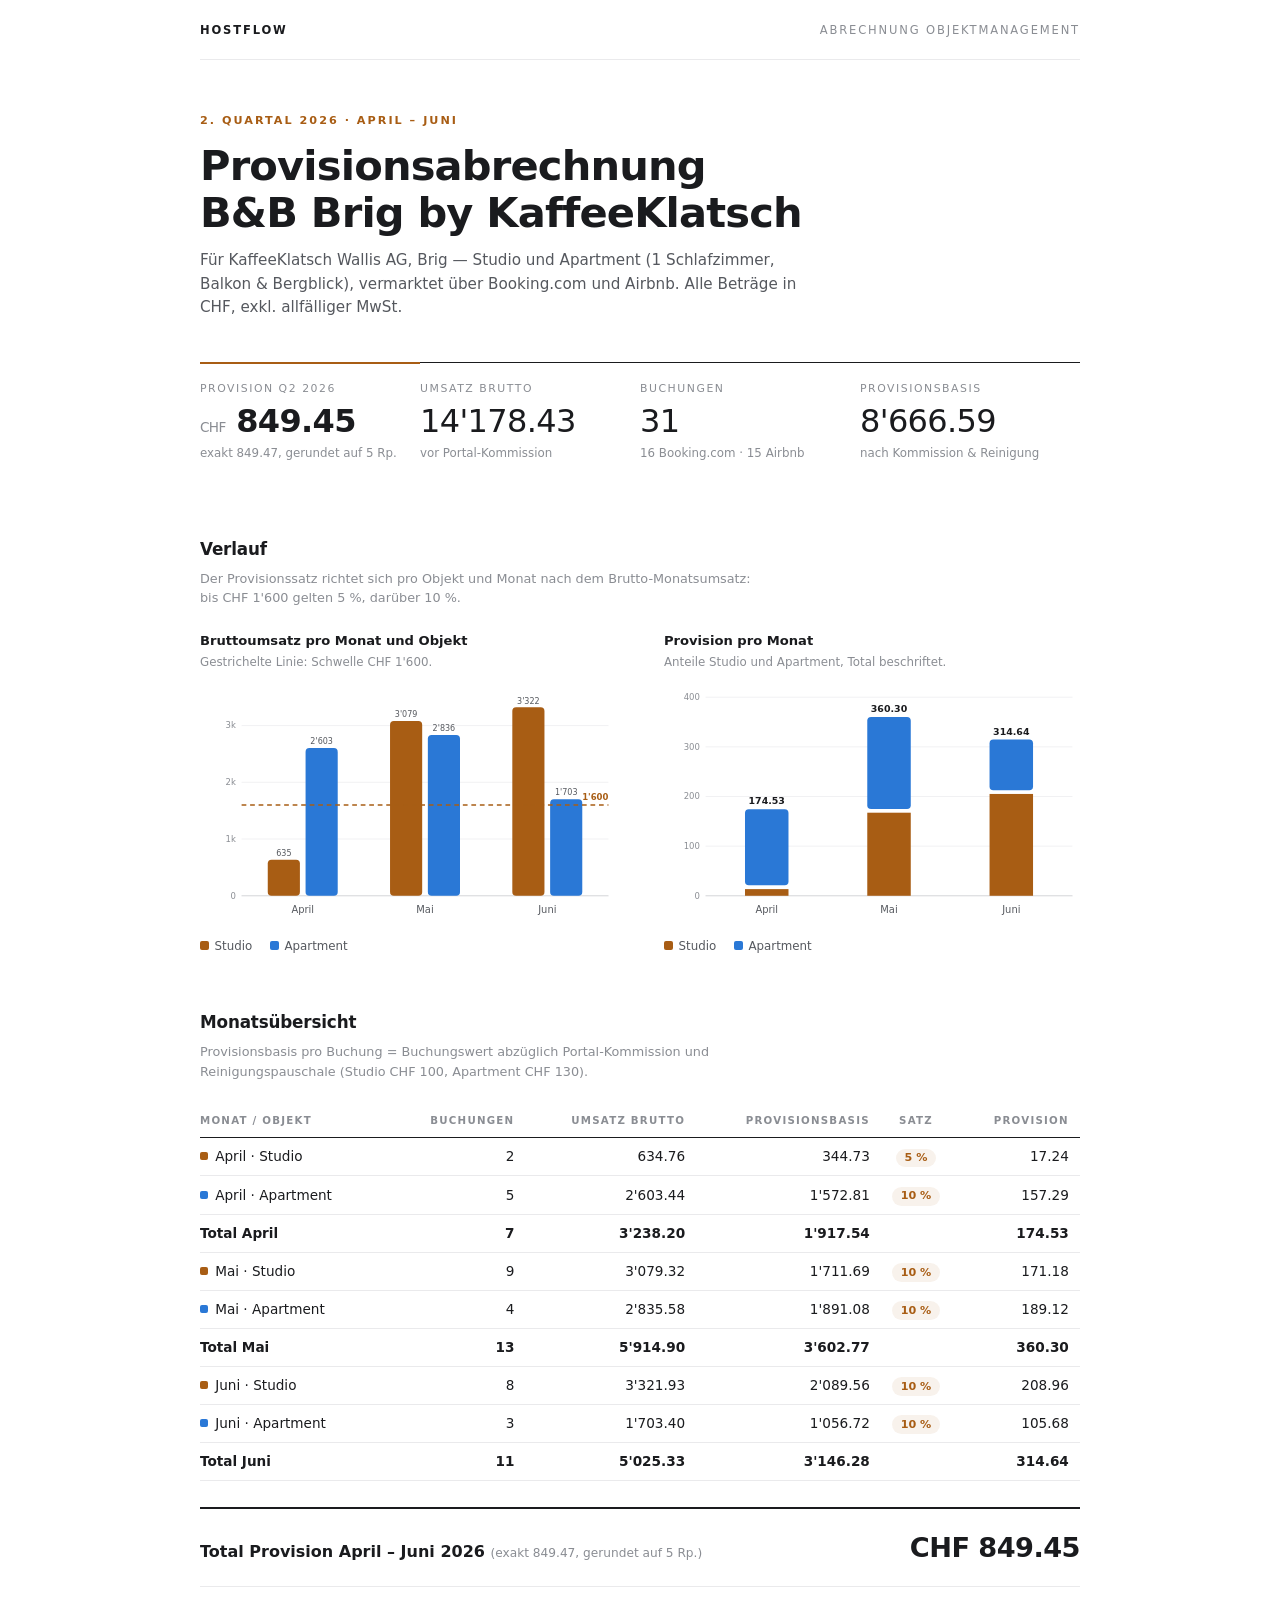
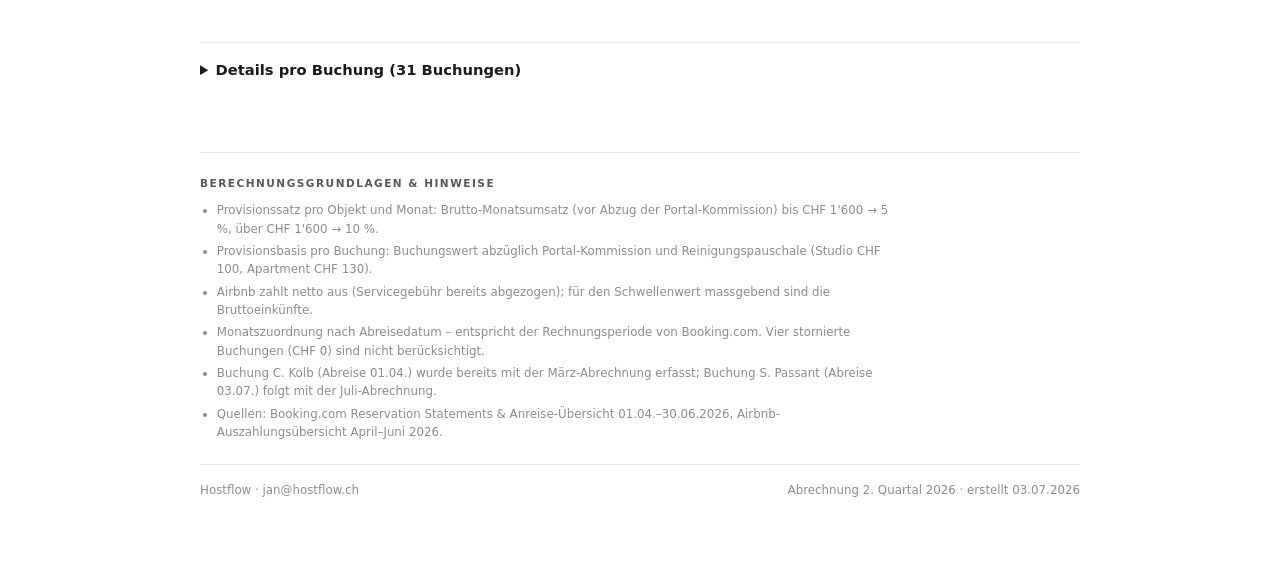
==== docs/index.html @ 6a174de1 "Kundenseite für GitHub Pages und README ergänzen Eigenständige Seite unter docs/ im minimalistischen" ====
<!doctype html>
<html lang="de-CH">
<head>
<meta charset="utf-8">
<meta name="viewport" content="width=device-width, initial-scale=1">
<meta name="robots" content="noindex">
<title>Abrechnung Q2 2026 · B&B Brig by KaffeeKlatsch</title>
<link rel="icon" href="data:image/svg+xml,<svg xmlns=%22http://www.w3.org/2000/svg%22 viewBox=%220 0 100 100%22><text y=%22.9em%22 font-size=%2290%22>☕</text></svg>">
<style>
  :root {
    --white: #FFFFFF;
    --ink: #1A1B1E;
    --ink-2: #55585E;
    --muted: #8A8D93;
    --hair: #EAEAEC;
    --grid: #F1F1F3;
    --studio: #A85D14;
    --apartment: #2A78D6;
    --studio-soft: rgba(168, 93, 20, .08);
  }
  * { box-sizing: border-box; }
  html { background: var(--white); }
  body {
    margin: 0; padding: 0;
    background: var(--white); color: var(--ink);
    font-family: system-ui, -apple-system, "Segoe UI", Roboto, "Helvetica Neue", sans-serif;
    line-height: 1.55;
    -webkit-font-smoothing: antialiased;
  }
  .page { max-width: 920px; margin: 0 auto; padding: 0 1.25rem 5rem; }
  .topbar {
    display: flex; justify-content: space-between; align-items: baseline;
    padding: 1.4rem 0 1.2rem; border-bottom: 1px solid var(--hair);
    font-size: .72rem; letter-spacing: .16em; text-transform: uppercase; color: var(--muted);
  }
  .topbar .brand { color: var(--ink); font-weight: 650; }
  header.hero { padding: 3.2rem 0 2.6rem; }
  .eyebrow { font-size: .7rem; letter-spacing: .18em; text-transform: uppercase; color: var(--studio); font-weight: 650; margin: 0 0 .9rem; }
  h1 {
    font-size: clamp(1.7rem, 4.5vw, 2.6rem); font-weight: 650; letter-spacing: -.02em;
    line-height: 1.12; margin: 0 0 .8rem; text-wrap: balance; max-width: 30ch;
  }
  .lede { color: var(--ink-2); font-size: .95rem; max-width: 62ch; margin: 0; }
  .kpis {
    display: grid; grid-template-columns: repeat(auto-fit, minmax(180px, 1fr));
    border-top: 1px solid var(--ink); margin-bottom: 3.4rem;
  }
  .kpi { padding: 1.1rem 1.4rem 1.2rem 0; border-top: 2px solid transparent; margin-top: -1px; }
  .kpi.lead { border-top-color: var(--studio); }
  .kpi .lbl { display: block; font-size: .68rem; letter-spacing: .14em; text-transform: uppercase; color: var(--muted); margin-bottom: .35rem; }
  .kpi .val { font-size: 2rem; font-weight: 300; letter-spacing: -.02em; line-height: 1.1; }
  .kpi.lead .val { font-weight: 650; }
  .kpi .val small { font-size: .85rem; font-weight: 400; color: var(--muted); }
  .kpi .cap { display: block; font-size: .74rem; color: var(--muted); margin-top: .3rem; }
  section { margin-bottom: 3.4rem; }
  .sect-head { display: flex; align-items: baseline; gap: .8rem; margin-bottom: .4rem; }
  h2 { font-size: 1.05rem; font-weight: 650; letter-spacing: -.01em; margin: 0; }
  .sect-note { font-size: .8rem; color: var(--muted); margin: 0 0 1.4rem; max-width: 70ch; }
  .charts { display: grid; grid-template-columns: repeat(auto-fit, minmax(300px, 1fr)); gap: 2.5rem 3rem; }
  .chart h3 { font-size: .82rem; font-weight: 650; margin: 0 0 .15rem; }
  .chart .note { font-size: .74rem; color: var(--muted); margin: 0 0 .8rem; }
  .legend { display: flex; gap: 1.1rem; font-size: .74rem; color: var(--ink-2); margin-top: .5rem; }
  .legend span { display: inline-flex; align-items: center; gap: .35rem; }
  .sw { width: 9px; height: 9px; border-radius: 2px; display: inline-block; }
  .sw.studio { background: var(--studio); } .sw.apartment { background: var(--apartment); }
  svg text { font-family: system-ui, -apple-system, "Segoe UI", Roboto, sans-serif; }
  .tablewrap { overflow-x: auto; }
  table { border-collapse: collapse; width: 100%; font-size: .85rem; min-width: 560px; }
  th {
    text-align: left; font-size: .64rem; letter-spacing: .12em; text-transform: uppercase;
    color: var(--muted); font-weight: 650; padding: .55rem .7rem .55rem 0;
    border-bottom: 1px solid var(--ink);
  }
  td { padding: .5rem .7rem .5rem 0; border-bottom: 1px solid var(--hair); }
  td.num, th.num { text-align: right; font-variant-numeric: tabular-nums; white-space: nowrap; }
  tr.sub td { font-weight: 650; }
  tr.month td { font-weight: 650; color: var(--studio); padding-top: 1rem; }
  .pill {
    display: inline-block; font-size: .7rem; font-weight: 650; border-radius: 999px;
    padding: .05rem .55rem; background: var(--studio-soft); color: var(--studio);
  }
  .dot { display: inline-block; width: 8px; height: 8px; border-radius: 2px; margin-right: .45rem; vertical-align: 1px; }
  .grand {
    display: flex; justify-content: space-between; align-items: baseline; flex-wrap: wrap; gap: .5rem;
    border-top: 2px solid var(--ink); border-bottom: 1px solid var(--hair);
    padding: 1.1rem 0; margin-top: 1.6rem;
  }
  .grand .t { font-weight: 650; }
  .grand .t small { font-weight: 400; color: var(--muted); font-size: .76rem; }
  .grand .v { font-size: 1.7rem; font-weight: 650; letter-spacing: -.02em; font-variant-numeric: tabular-nums; }
  details { border-top: 1px solid var(--hair); }
  summary {
    cursor: pointer; font-weight: 650; font-size: .92rem; padding: 1rem 0;
    list-style-position: inside; color: var(--ink);
  }
  summary:hover { color: var(--studio); }
  summary:focus-visible { outline: 2px solid var(--studio); outline-offset: 2px; }
  details .tablewrap { padding-bottom: 1.2rem; }
  footer {
    border-top: 1px solid var(--hair); padding-top: 1.4rem;
    font-size: .74rem; color: var(--muted);
  }
  footer h3 { font-size: .66rem; letter-spacing: .14em; text-transform: uppercase; margin: 0 0 .6rem; color: var(--ink-2); }
  footer ul { margin: 0 0 1.4rem; padding-left: 1.05rem; }
  footer li { margin-bottom: .25rem; max-width: 90ch; }
  footer .sig { display: flex; justify-content: space-between; flex-wrap: wrap; gap: .5rem; border-top: 1px solid var(--hair); padding-top: 1rem; }
  #tip {
    position: fixed; pointer-events: none; z-index: 10; display: none;
    background: var(--ink); color: var(--white); font-size: .76rem;
    padding: .45rem .65rem; border-radius: 5px; max-width: 250px; line-height: 1.45;
  }
  #tip b { font-variant-numeric: tabular-nums; }
  @media print {
    .topbar, #tip { display: none; }
    details { border: none; } summary { display: none; }
    details > .tablewrap { display: block; }
  }
</style>
</head>
<body>
<div class="page">

  <div class="topbar">
    <span class="brand">Hostflow</span>
    <span>Abrechnung Objektmanagement</span>
  </div>

  <header class="hero">
    <p class="eyebrow">2. Quartal 2026 · April – Juni</p>
    <h1>Provisionsabrechnung<br>B&amp;B Brig by KaffeeKlatsch</h1>
    <p class="lede">Für KaffeeKlatsch Wallis AG, Brig — Studio und Apartment (1 Schlafzimmer, Balkon &amp; Bergblick), vermarktet über Booking.com und Airbnb. Alle Beträge in CHF, exkl. allfälliger MwSt.</p>
  </header>

  <div class="kpis">
    <div class="kpi lead"><span class="lbl">Provision Q2 2026</span><span class="val"><small>CHF</small> 849.45</span><span class="cap">exakt 849.47, gerundet auf 5 Rp.</span></div>
    <div class="kpi"><span class="lbl">Umsatz brutto</span><span class="val">14'178.43</span><span class="cap">vor Portal-Kommission</span></div>
    <div class="kpi"><span class="lbl">Buchungen</span><span class="val">31</span><span class="cap">16 Booking.com · 15 Airbnb</span></div>
    <div class="kpi"><span class="lbl">Provisionsbasis</span><span class="val">8'666.59</span><span class="cap">nach Kommission &amp; Reinigung</span></div>
  </div>

  <section>
    <div class="sect-head"><h2>Verlauf</h2></div>
    <p class="sect-note">Der Provisionssatz richtet sich pro Objekt und Monat nach dem Brutto-Monatsumsatz: bis CHF 1'600 gelten 5 %, darüber 10 %.</p>
    <div class="charts">
      <div class="chart">
        <h3>Bruttoumsatz pro Monat und Objekt</h3>
        <p class="note">Gestrichelte Linie: Schwelle CHF 1'600.</p>
        <div id="chart-umsatz"></div>
        <div class="legend"><span><i class="sw studio"></i>Studio</span><span><i class="sw apartment"></i>Apartment</span></div>
      </div>
      <div class="chart">
        <h3>Provision pro Monat</h3>
        <p class="note">Anteile Studio und Apartment, Total beschriftet.</p>
        <div id="chart-provision"></div>
        <div class="legend"><span><i class="sw studio"></i>Studio</span><span><i class="sw apartment"></i>Apartment</span></div>
      </div>
    </div>
  </section>

  <section>
    <div class="sect-head"><h2>Monatsübersicht</h2></div>
    <p class="sect-note">Provisionsbasis pro Buchung = Buchungswert abzüglich Portal-Kommission und Reinigungspauschale (Studio CHF 100, Apartment CHF 130).</p>
    <div class="tablewrap">
      <table>
        <thead>
          <tr><th>Monat / Objekt</th><th class="num">Buchungen</th><th class="num">Umsatz brutto</th><th class="num">Provisionsbasis</th><th style="text-align:center">Satz</th><th class="num">Provision</th></tr>
        </thead>
        <tbody>
          <tr><td><i class="dot" style="background:var(--studio)"></i>April · Studio</td><td class="num">2</td><td class="num">634.76</td><td class="num">344.73</td><td style="text-align:center"><span class="pill">5 %</span></td><td class="num">17.24</td></tr>
          <tr><td><i class="dot" style="background:var(--apartment)"></i>April · Apartment</td><td class="num">5</td><td class="num">2'603.44</td><td class="num">1'572.81</td><td style="text-align:center"><span class="pill">10 %</span></td><td class="num">157.29</td></tr>
          <tr class="sub"><td>Total April</td><td class="num">7</td><td class="num">3'238.20</td><td class="num">1'917.54</td><td></td><td class="num">174.53</td></tr>
          <tr><td><i class="dot" style="background:var(--studio)"></i>Mai · Studio</td><td class="num">9</td><td class="num">3'079.32</td><td class="num">1'711.69</td><td style="text-align:center"><span class="pill">10 %</span></td><td class="num">171.18</td></tr>
          <tr><td><i class="dot" style="background:var(--apartment)"></i>Mai · Apartment</td><td class="num">4</td><td class="num">2'835.58</td><td class="num">1'891.08</td><td style="text-align:center"><span class="pill">10 %</span></td><td class="num">189.12</td></tr>
          <tr class="sub"><td>Total Mai</td><td class="num">13</td><td class="num">5'914.90</td><td class="num">3'602.77</td><td></td><td class="num">360.30</td></tr>
          <tr><td><i class="dot" style="background:var(--studio)"></i>Juni · Studio</td><td class="num">8</td><td class="num">3'321.93</td><td class="num">2'089.56</td><td style="text-align:center"><span class="pill">10 %</span></td><td class="num">208.96</td></tr>
          <tr><td><i class="dot" style="background:var(--apartment)"></i>Juni · Apartment</td><td class="num">3</td><td class="num">1'703.40</td><td class="num">1'056.72</td><td style="text-align:center"><span class="pill">10 %</span></td><td class="num">105.68</td></tr>
          <tr class="sub"><td>Total Juni</td><td class="num">11</td><td class="num">5'025.33</td><td class="num">3'146.28</td><td></td><td class="num">314.64</td></tr>
        </tbody>
      </table>
    </div>
    <div class="grand">
      <span class="t">Total Provision April – Juni 2026 <small>(exakt 849.47, gerundet auf 5 Rp.)</small></span>
      <span class="v">CHF 849.45</span>
    </div>
  </section>

  <section>
    <details>
      <summary>Details pro Buchung (31 Buchungen)</summary>
      <div class="tablewrap">
        <table>
          <thead>
            <tr><th>Gast</th><th>Objekt · Portal</th><th>Aufenthalt</th><th class="num">Brutto</th><th class="num">Kommission</th><th class="num">Pauschale</th><th class="num">Basis</th><th class="num">Provision</th></tr>
          </thead>
          <tbody id="detailrows"></tbody>
        </table>
      </div>
    </details>
  </section>

  <footer>
    <h3>Berechnungsgrundlagen &amp; Hinweise</h3>
    <ul>
      <li>Provisionssatz pro Objekt und Monat: Brutto-Monatsumsatz (vor Abzug der Portal-Kommission) bis CHF 1'600 → 5 %, über CHF 1'600 → 10 %.</li>
      <li>Provisionsbasis pro Buchung: Buchungswert abzüglich Portal-Kommission und Reinigungspauschale (Studio CHF 100, Apartment CHF 130).</li>
      <li>Airbnb zahlt netto aus (Servicegebühr bereits abgezogen); für den Schwellenwert massgebend sind die Bruttoeinkünfte.</li>
      <li>Monatszuordnung nach Abreisedatum – entspricht der Rechnungsperiode von Booking.com. Vier stornierte Buchungen (CHF 0) sind nicht berücksichtigt.</li>
      <li>Buchung C. Kolb (Abreise 01.04.) wurde bereits mit der März-Abrechnung erfasst; Buchung S. Passant (Abreise 03.07.) folgt mit der Juli-Abrechnung.</li>
      <li>Quellen: Booking.com Reservation Statements &amp; Anreise-Übersicht 01.04.–30.06.2026, Airbnb-Auszahlungsübersicht April–Juni 2026.</li>
    </ul>
    <div class="sig">
      <span>Hostflow · jan@hostflow.ch</span>
      <span>Abrechnung 2. Quartal 2026 · erstellt 03.07.2026</span>
    </div>
  </footer>

</div>
<div id="tip" role="presentation"></div>

<script>
const MONTHS = ["April", "Mai", "Juni"];
const UMSATZ = { Studio: [634.76, 3079.32, 3321.93], Apartment: [2603.44, 2835.58, 1703.40] };
const SATZ   = { Studio: ["5 %", "10 %", "10 %"], Apartment: ["10 %", "10 %", "10 %"] };
const PROV   = { Studio: [17.24, 171.18, 208.96], Apartment: [157.29, 189.12, 105.68] };
const COLOR  = { Studio: "#A85D14", Apartment: "#2A78D6" };
const INK = "#1A1B1E", INK2 = "#55585E", MUTED = "#8A8D93", GRID = "#F1F1F3", AXIS = "#D6D7DA";

const BOOKINGS = [
 ["April 2026", null],
 ["Michel Corpataux","Studio","Booking.com","03.04.–06.04.",342.76,41.13,100,201.63,10.08],
 ["Markus Spillmann","Studio","Airbnb","21.04.–23.04.",292.00,48.90,100,143.10,7.16],
 ["Nicole Meier","Apartment","Airbnb","02.04.–04.04.",481.20,80.65,130,270.55,27.06],
 ["Suzanne Caliendo","Apartment","Booking.com","06.04.–08.04.",395.68,47.48,130,218.20,21.82],
 ["Johannes Schneider","Apartment","Booking.com","12.04.–16.04.",482.24,57.87,130,294.37,29.44],
 ["Fabian Jenelten","Apartment","Booking.com","18.04.–20.04.",291.12,34.93,130,126.19,12.62],
 ["Russell Stott","Apartment","Airbnb","21.04.–28.04.",953.20,159.70,130,663.50,66.35],
 ["Mai 2026", null],
 ["Bella Abrego","Studio","Airbnb","27.04.–01.05.",624.00,104.55,100,419.45,41.95],
 ["Lionel Müller","Studio","Airbnb","01.05.–03.05.",400.00,67.00,100,233.00,23.30],
 ["Richard Wadsworth","Studio","Airbnb","14.05.–16.05.",268.00,44.90,100,123.10,12.31],
 ["Manuela Schön Bachmann","Studio","Booking.com","16.05.–18.05.",319.02,38.28,100,180.74,18.07],
 ["David Kirchner","Studio","Booking.com","19.05.–21.05.",377.68,45.32,100,232.36,23.24],
 ["Melody Fanning","Studio","Airbnb","21.05.–22.05.",190.00,31.85,100,58.15,5.82],
 ["Frank Diener","Studio","Airbnb","22.05.–24.05.",280.00,46.90,100,133.10,13.31],
 ["Paul Warpeha","Studio","Airbnb","25.05.–27.05.",301.60,50.55,100,151.05,15.11],
 ["Christina Siffert","Studio","Booking.com","29.05.–31.05.",319.02,38.28,100,180.74,18.07],
 ["Dóra Domboróczky","Apartment","Airbnb","30.04.–03.05.",537.00,90.00,130,317.00,31.70],
 ["Veronique Mauron Frank","Apartment","Booking.com","14.05.–17.05.",676.00,81.12,130,464.88,46.49],
 ["Elisabeth Reutimann","Apartment","Airbnb","22.05.–28.05.",1234.00,206.75,130,897.25,89.73],
 ["Uli Kausche","Apartment","Booking.com","29.05.–31.05.",388.58,46.63,130,211.95,21.20],
 ["Juni 2026", null],
 ["Pei Zhou","Studio","Airbnb","01.06.–03.06.",310.00,51.95,100,158.05,15.81],
 ["Ronald Cordier","Studio","Booking.com","04.06.–07.06.",465.04,55.80,100,309.24,30.92],
 ["Leanne O'Hara","Studio","Airbnb","10.06.–12.06.",400.00,67.00,100,233.00,23.30],
 ["Chiu Kwan Lam","Studio","Booking.com","13.06.–14.06.",219.34,26.32,100,93.02,9.30],
 ["Kai Choy Wong","Studio","Booking.com","14.06.–18.06.",474.40,56.93,100,317.47,31.75],
 ["Katrin Koyro","Studio","Booking.com","19.06.–20.06.",237.28,28.47,100,108.81,10.88],
 ["Elisabeth Schamber","Studio","Booking.com","20.06.–27.06.",1006.36,120.76,100,785.60,78.56],
 ["Tonacie Courtiade","Studio","Booking.com","27.06.–28.06.",209.51,25.14,100,84.37,8.44],
 ["Nikki Zijderveld","Apartment","Airbnb","16.06.–19.06.",516.40,86.55,130,299.85,29.99],
 ["Jenny VansCoy","Apartment","Airbnb","19.06.–22.06.",583.00,97.65,130,355.35,35.54],
 ["Maria Luisa Martinez Oliver","Apartment","Booking.com","23.06.–27.06.",604.00,72.48,130,401.52,40.15],
];

const fmt = n => n.toLocaleString("de-CH", { minimumFractionDigits: 2, maximumFractionDigits: 2 }).replace(/’/g, "'");

document.getElementById("detailrows").innerHTML = BOOKINGS.map(b => {
  if (b[1] === null) return `<tr class="month"><td colspan="8">${b[0]}</td></tr>`;
  const [gast, obj, portal, zeit, br, ko, pa, ba, pr] = b;
  return `<tr><td>${gast}</td><td><i class="dot" style="background:${COLOR[obj]}"></i>${obj} · ${portal}</td><td>${zeit}</td>` +
    `<td class="num">${fmt(br)}</td><td class="num">${fmt(ko)}</td><td class="num">${fmt(pa)}</td><td class="num">${fmt(ba)}</td><td class="num">${fmt(pr)}</td></tr>`;
}).join("");

const tip = document.getElementById("tip");
function showTip(evt, html) {
  tip.innerHTML = html; tip.style.display = "block";
  const x = Math.min(evt.clientX + 14, window.innerWidth - 270);
  tip.style.left = x + "px"; tip.style.top = (evt.clientY + 14) + "px";
}
function hideTip() { tip.style.display = "none"; }

const NS = "http://www.w3.org/2000/svg";
function el(name, attrs, parent) {
  const e = document.createElementNS(NS, name);
  for (const k in attrs) e.setAttribute(k, attrs[k]);
  if (parent) parent.appendChild(e);
  return e;
}

function barChart(mount, series, opts) {
  const W = 440, H = 250, padL = 44, padR = 8, padT = 14, padB = 26;
  const plotW = W - padL - padR, plotH = H - padT - padB;
  const svg = el("svg", { viewBox: `0 0 ${W} ${H}`, width: "100%", role: "img", "aria-label": opts.aria });
  const yMax = opts.yMax, ticks = opts.ticks;
  const y = v => padT + plotH - (v / yMax) * plotH;

  ticks.forEach(t => {
    el("line", { x1: padL, x2: W - padR, y1: y(t), y2: y(t), stroke: GRID, "stroke-width": 1 }, svg);
    const lbl = el("text", { x: padL - 6, y: y(t) + 3, "text-anchor": "end", "font-size": 9, fill: MUTED }, svg);
    lbl.textContent = t >= 1000 ? (t / 1000).toLocaleString("de-CH") + "k" : t;
  });
  el("line", { x1: padL, x2: W - padR, y1: y(0), y2: y(0), stroke: AXIS, "stroke-width": 1 }, svg);

  const groupW = plotW / 3;
  MONTHS.forEach((m, i) => {
    const t = el("text", { x: padL + groupW * i + groupW / 2, y: H - 8, "text-anchor": "middle", "font-size": 10.5, fill: INK2 }, svg);
    t.textContent = m;
  });

  if (opts.stacked) {
    const barW = 46;
    MONTHS.forEach((m, i) => {
      const cx = padL + groupW * i + groupW / 2;
      let acc = 0;
      ["Studio", "Apartment"].forEach((obj, si) => {
        const v = series[obj][i];
        const y1 = y(acc + v), h = y(acc) - y(acc + v);
        const isTop = si === 1;
        const r = el("rect", { x: cx - barW / 2, y: y1 + (isTop ? 0 : 2), width: barW,
          height: Math.max(h - 2, 1), rx: isTop ? 4 : 0, fill: COLOR[obj] }, svg);
        r.addEventListener("mousemove", e => showTip(e, `<b>${m} · ${obj}</b><br>Provision: <b>CHF ${fmt(v)}</b><br>Satz: ${SATZ[obj][i]}`));
        r.addEventListener("mouseleave", hideTip);
        acc += v;
      });
      const tl = el("text", { x: cx, y: y(acc) - 5, "text-anchor": "middle", "font-size": 10, "font-weight": 650, fill: INK }, svg);
      tl.textContent = fmt(acc);
    });
  } else {
    const barW = 34, gap = 6;
    MONTHS.forEach((m, i) => {
      const cx = padL + groupW * i + groupW / 2;
      ["Studio", "Apartment"].forEach((obj, si) => {
        const v = series[obj][i];
        const x = cx - (barW + gap / 2) + si * (barW + gap);
        const r = el("rect", { x, y: y(v), width: barW, height: y(0) - y(v), rx: 4, fill: COLOR[obj] }, svg);
        r.addEventListener("mousemove", e => showTip(e, `<b>${m} · ${obj}</b><br>Umsatz brutto: <b>CHF ${fmt(v)}</b><br>` +
          `${v > 1600 ? "über" : "unter"} Schwelle → Satz ${SATZ[obj][i]}`));
        r.addEventListener("mouseleave", hideTip);
        const tl = el("text", { x: x + barW / 2, y: y(v) - 4, "text-anchor": "middle", "font-size": 8.5, fill: INK2 }, svg);
        tl.textContent = Math.round(v).toLocaleString("de-CH").replace(/’/g, "'");
      });
    });
    el("line", { x1: padL, x2: W - padR, y1: y(1600), y2: y(1600), stroke: COLOR.Studio, "stroke-width": 1.5, "stroke-dasharray": "5 4" }, svg);
    const st = el("text", { x: W - padR, y: y(1600) - 5, "text-anchor": "end", "font-size": 9, "font-weight": 650, fill: COLOR.Studio }, svg);
    st.textContent = "1'600";
  }
  mount.appendChild(svg);
}

barChart(document.getElementById("chart-umsatz"), UMSATZ,
  { yMax: 3500, ticks: [0, 1000, 2000, 3000], aria: "Bruttoumsatz pro Monat, Studio und Apartment, mit Schwelle 1600 Franken" });
barChart(document.getElementById("chart-provision"), PROV,
  { yMax: 400, ticks: [0, 100, 200, 300, 400], stacked: true, aria: "Provision pro Monat, gestapelt nach Studio und Apartment" });
</script>
</body>
</html>
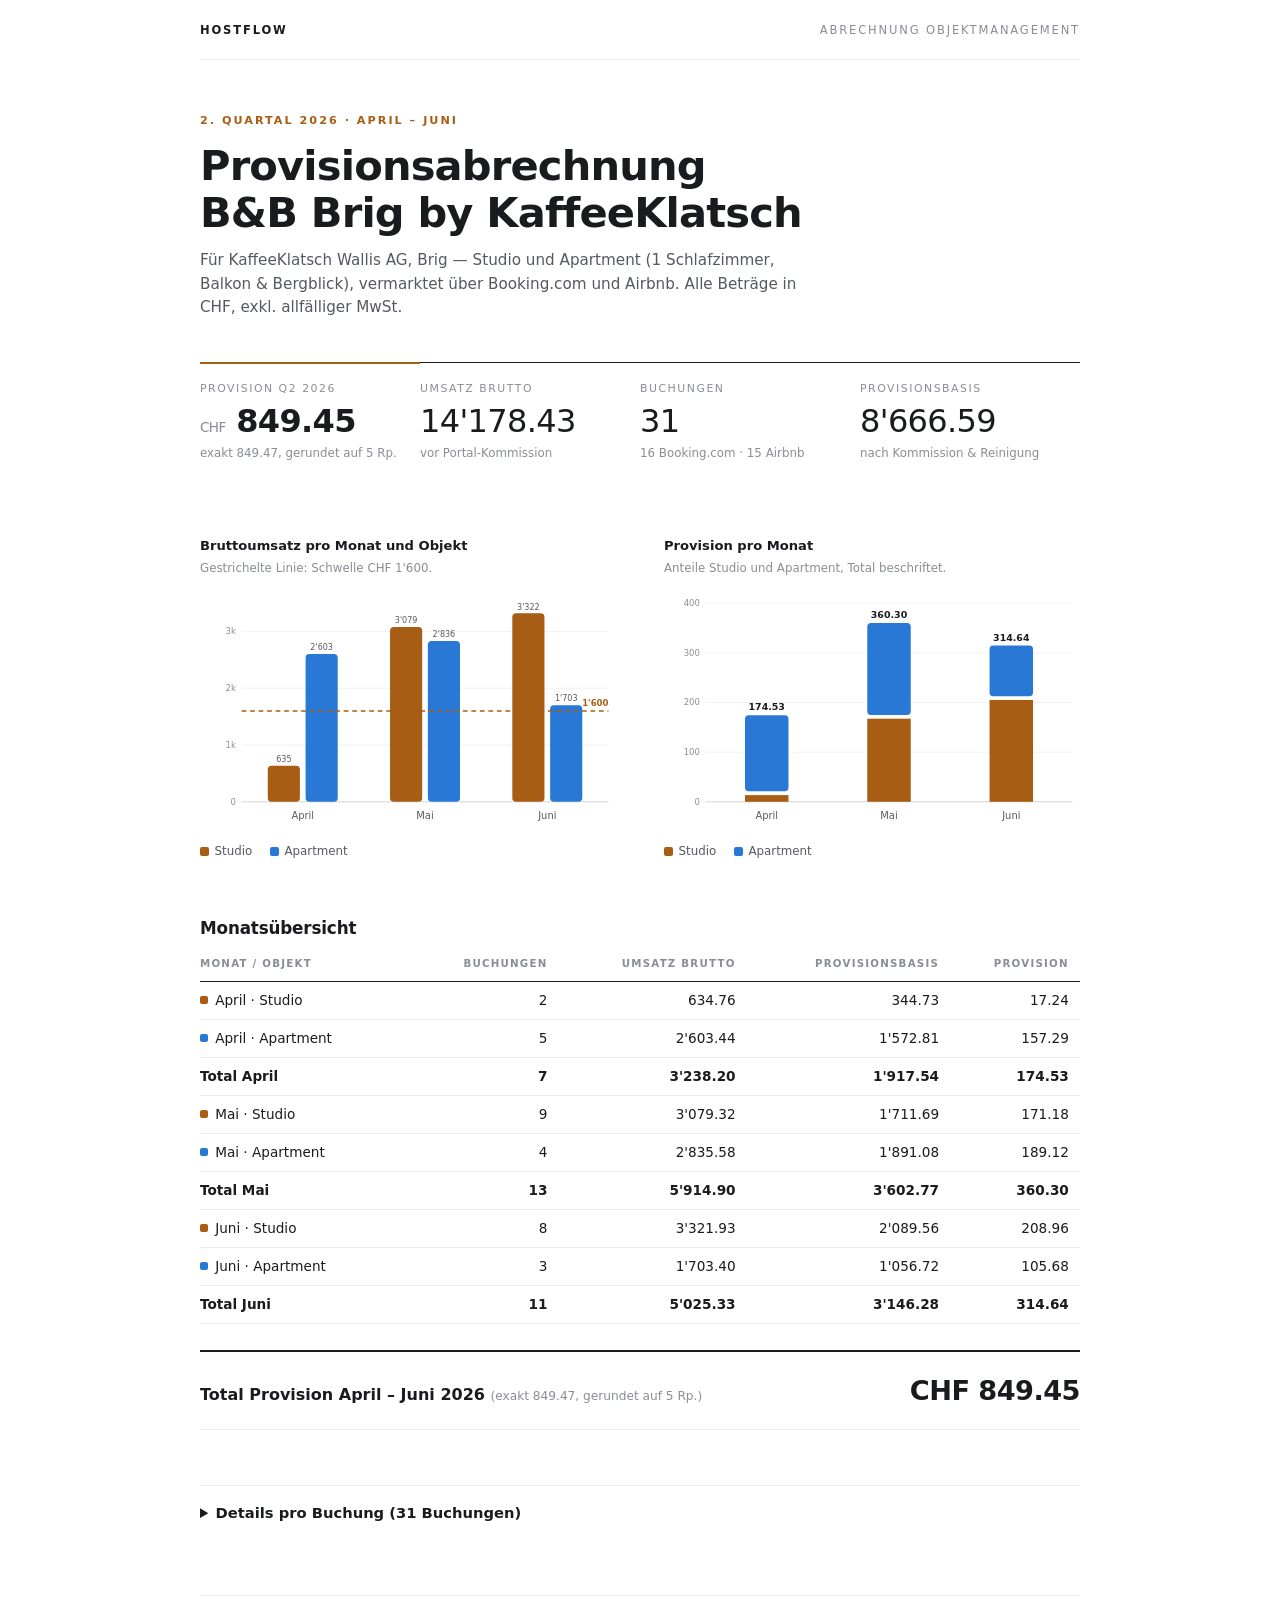
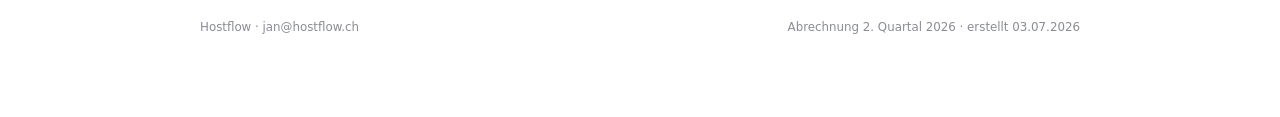
==== commit e21c6281: "Kundenseite verschlanken: Hinweise, Verlauf-Titel und Satz-Spalte entfernen Co-Authored-By: Claude F" ====
--- a/docs/index.html
+++ b/docs/index.html
@@ -103,7 +103,7 @@
   footer h3 { font-size: .66rem; letter-spacing: .14em; text-transform: uppercase; margin: 0 0 .6rem; color: var(--ink-2); }
   footer ul { margin: 0 0 1.4rem; padding-left: 1.05rem; }
   footer li { margin-bottom: .25rem; max-width: 90ch; }
-  footer .sig { display: flex; justify-content: space-between; flex-wrap: wrap; gap: .5rem; border-top: 1px solid var(--hair); padding-top: 1rem; }
+  footer .sig { display: flex; justify-content: space-between; flex-wrap: wrap; gap: .5rem; }
   #tip {
     position: fixed; pointer-events: none; z-index: 10; display: none;
     background: var(--ink); color: var(--white); font-size: .76rem;
@@ -139,8 +139,6 @@
   </div>
 
   <section>
-    <div class="sect-head"><h2>Verlauf</h2></div>
-    <p class="sect-note">Der Provisionssatz richtet sich pro Objekt und Monat nach dem Brutto-Monatsumsatz: bis CHF 1'600 gelten 5 %, darüber 10 %.</p>
     <div class="charts">
       <div class="chart">
         <h3>Bruttoumsatz pro Monat und Objekt</h3>
@@ -159,22 +157,21 @@
 
   <section>
     <div class="sect-head"><h2>Monatsübersicht</h2></div>
-    <p class="sect-note">Provisionsbasis pro Buchung = Buchungswert abzüglich Portal-Kommission und Reinigungspauschale (Studio CHF 100, Apartment CHF 130).</p>
     <div class="tablewrap">
       <table>
         <thead>
-          <tr><th>Monat / Objekt</th><th class="num">Buchungen</th><th class="num">Umsatz brutto</th><th class="num">Provisionsbasis</th><th style="text-align:center">Satz</th><th class="num">Provision</th></tr>
+          <tr><th>Monat / Objekt</th><th class="num">Buchungen</th><th class="num">Umsatz brutto</th><th class="num">Provisionsbasis</th><th class="num">Provision</th></tr>
         </thead>
         <tbody>
-          <tr><td><i class="dot" style="background:var(--studio)"></i>April · Studio</td><td class="num">2</td><td class="num">634.76</td><td class="num">344.73</td><td style="text-align:center"><span class="pill">5 %</span></td><td class="num">17.24</td></tr>
-          <tr><td><i class="dot" style="background:var(--apartment)"></i>April · Apartment</td><td class="num">5</td><td class="num">2'603.44</td><td class="num">1'572.81</td><td style="text-align:center"><span class="pill">10 %</span></td><td class="num">157.29</td></tr>
-          <tr class="sub"><td>Total April</td><td class="num">7</td><td class="num">3'238.20</td><td class="num">1'917.54</td><td></td><td class="num">174.53</td></tr>
-          <tr><td><i class="dot" style="background:var(--studio)"></i>Mai · Studio</td><td class="num">9</td><td class="num">3'079.32</td><td class="num">1'711.69</td><td style="text-align:center"><span class="pill">10 %</span></td><td class="num">171.18</td></tr>
-          <tr><td><i class="dot" style="background:var(--apartment)"></i>Mai · Apartment</td><td class="num">4</td><td class="num">2'835.58</td><td class="num">1'891.08</td><td style="text-align:center"><span class="pill">10 %</span></td><td class="num">189.12</td></tr>
-          <tr class="sub"><td>Total Mai</td><td class="num">13</td><td class="num">5'914.90</td><td class="num">3'602.77</td><td></td><td class="num">360.30</td></tr>
-          <tr><td><i class="dot" style="background:var(--studio)"></i>Juni · Studio</td><td class="num">8</td><td class="num">3'321.93</td><td class="num">2'089.56</td><td style="text-align:center"><span class="pill">10 %</span></td><td class="num">208.96</td></tr>
-          <tr><td><i class="dot" style="background:var(--apartment)"></i>Juni · Apartment</td><td class="num">3</td><td class="num">1'703.40</td><td class="num">1'056.72</td><td style="text-align:center"><span class="pill">10 %</span></td><td class="num">105.68</td></tr>
-          <tr class="sub"><td>Total Juni</td><td class="num">11</td><td class="num">5'025.33</td><td class="num">3'146.28</td><td></td><td class="num">314.64</td></tr>
+          <tr><td><i class="dot" style="background:var(--studio)"></i>April · Studio</td><td class="num">2</td><td class="num">634.76</td><td class="num">344.73</td><td class="num">17.24</td></tr>
+          <tr><td><i class="dot" style="background:var(--apartment)"></i>April · Apartment</td><td class="num">5</td><td class="num">2'603.44</td><td class="num">1'572.81</td><td class="num">157.29</td></tr>
+          <tr class="sub"><td>Total April</td><td class="num">7</td><td class="num">3'238.20</td><td class="num">1'917.54</td><td class="num">174.53</td></tr>
+          <tr><td><i class="dot" style="background:var(--studio)"></i>Mai · Studio</td><td class="num">9</td><td class="num">3'079.32</td><td class="num">1'711.69</td><td class="num">171.18</td></tr>
+          <tr><td><i class="dot" style="background:var(--apartment)"></i>Mai · Apartment</td><td class="num">4</td><td class="num">2'835.58</td><td class="num">1'891.08</td><td class="num">189.12</td></tr>
+          <tr class="sub"><td>Total Mai</td><td class="num">13</td><td class="num">5'914.90</td><td class="num">3'602.77</td><td class="num">360.30</td></tr>
+          <tr><td><i class="dot" style="background:var(--studio)"></i>Juni · Studio</td><td class="num">8</td><td class="num">3'321.93</td><td class="num">2'089.56</td><td class="num">208.96</td></tr>
+          <tr><td><i class="dot" style="background:var(--apartment)"></i>Juni · Apartment</td><td class="num">3</td><td class="num">1'703.40</td><td class="num">1'056.72</td><td class="num">105.68</td></tr>
+          <tr class="sub"><td>Total Juni</td><td class="num">11</td><td class="num">5'025.33</td><td class="num">3'146.28</td><td class="num">314.64</td></tr>
         </tbody>
       </table>
     </div>
@@ -199,15 +196,6 @@
   </section>
 
   <footer>
-    <h3>Berechnungsgrundlagen &amp; Hinweise</h3>
-    <ul>
-      <li>Provisionssatz pro Objekt und Monat: Brutto-Monatsumsatz (vor Abzug der Portal-Kommission) bis CHF 1'600 → 5 %, über CHF 1'600 → 10 %.</li>
-      <li>Provisionsbasis pro Buchung: Buchungswert abzüglich Portal-Kommission und Reinigungspauschale (Studio CHF 100, Apartment CHF 130).</li>
-      <li>Airbnb zahlt netto aus (Servicegebühr bereits abgezogen); für den Schwellenwert massgebend sind die Bruttoeinkünfte.</li>
-      <li>Monatszuordnung nach Abreisedatum – entspricht der Rechnungsperiode von Booking.com. Vier stornierte Buchungen (CHF 0) sind nicht berücksichtigt.</li>
-      <li>Buchung C. Kolb (Abreise 01.04.) wurde bereits mit der März-Abrechnung erfasst; Buchung S. Passant (Abreise 03.07.) folgt mit der Juli-Abrechnung.</li>
-      <li>Quellen: Booking.com Reservation Statements &amp; Anreise-Übersicht 01.04.–30.06.2026, Airbnb-Auszahlungsübersicht April–Juni 2026.</li>
-    </ul>
     <div class="sig">
       <span>Hostflow · jan@hostflow.ch</span>
       <span>Abrechnung 2. Quartal 2026 · erstellt 03.07.2026</span>
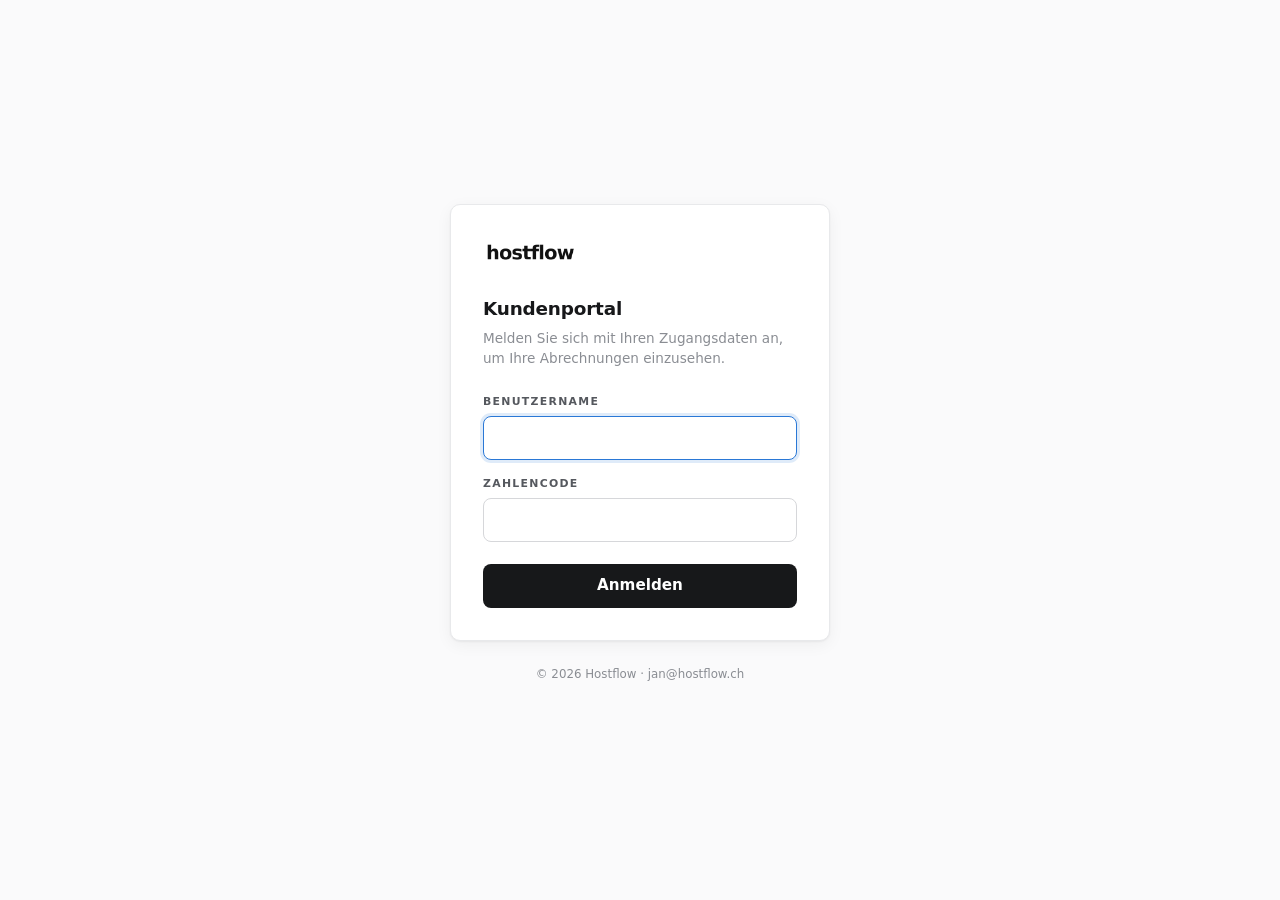
==== commit 1bfb28e1: "Hostflow Kundenportal: Login mit Zahlencode, Quartals- und Jahresübersicht Statisches Frontend (docs" ====
--- a/docs/index.html
+++ b/docs/index.html
@@ -4,341 +4,58 @@
 <meta charset="utf-8">
 <meta name="viewport" content="width=device-width, initial-scale=1">
 <meta name="robots" content="noindex">
-<title>Abrechnung Q2 2026 · B&B Brig by KaffeeKlatsch</title>
-<link rel="icon" href="data:image/svg+xml,<svg xmlns=%22http://www.w3.org/2000/svg%22 viewBox=%220 0 100 100%22><text y=%22.9em%22 font-size=%2290%22>☕</text></svg>">
-<style>
-  :root {
-    --white: #FFFFFF;
-    --ink: #1A1B1E;
-    --ink-2: #55585E;
-    --muted: #8A8D93;
-    --hair: #EAEAEC;
-    --grid: #F1F1F3;
-    --studio: #A85D14;
-    --apartment: #2A78D6;
-    --studio-soft: rgba(168, 93, 20, .08);
-  }
-  * { box-sizing: border-box; }
-  html { background: var(--white); }
-  body {
-    margin: 0; padding: 0;
-    background: var(--white); color: var(--ink);
-    font-family: system-ui, -apple-system, "Segoe UI", Roboto, "Helvetica Neue", sans-serif;
-    line-height: 1.55;
-    -webkit-font-smoothing: antialiased;
-  }
-  .page { max-width: 920px; margin: 0 auto; padding: 0 1.25rem 5rem; }
-  .topbar {
-    display: flex; justify-content: space-between; align-items: baseline;
-    padding: 1.4rem 0 1.2rem; border-bottom: 1px solid var(--hair);
-    font-size: .72rem; letter-spacing: .16em; text-transform: uppercase; color: var(--muted);
-  }
-  .topbar .brand { color: var(--ink); font-weight: 650; }
-  header.hero { padding: 3.2rem 0 2.6rem; }
-  .eyebrow { font-size: .7rem; letter-spacing: .18em; text-transform: uppercase; color: var(--studio); font-weight: 650; margin: 0 0 .9rem; }
-  h1 {
-    font-size: clamp(1.7rem, 4.5vw, 2.6rem); font-weight: 650; letter-spacing: -.02em;
-    line-height: 1.12; margin: 0 0 .8rem; text-wrap: balance; max-width: 30ch;
-  }
-  .lede { color: var(--ink-2); font-size: .95rem; max-width: 62ch; margin: 0; }
-  .kpis {
-    display: grid; grid-template-columns: repeat(auto-fit, minmax(180px, 1fr));
-    border-top: 1px solid var(--ink); margin-bottom: 3.4rem;
-  }
-  .kpi { padding: 1.1rem 1.4rem 1.2rem 0; border-top: 2px solid transparent; margin-top: -1px; }
-  .kpi.lead { border-top-color: var(--studio); }
-  .kpi .lbl { display: block; font-size: .68rem; letter-spacing: .14em; text-transform: uppercase; color: var(--muted); margin-bottom: .35rem; }
-  .kpi .val { font-size: 2rem; font-weight: 300; letter-spacing: -.02em; line-height: 1.1; }
-  .kpi.lead .val { font-weight: 650; }
-  .kpi .val small { font-size: .85rem; font-weight: 400; color: var(--muted); }
-  .kpi .cap { display: block; font-size: .74rem; color: var(--muted); margin-top: .3rem; }
-  section { margin-bottom: 3.4rem; }
-  .sect-head { display: flex; align-items: baseline; gap: .8rem; margin-bottom: .4rem; }
-  h2 { font-size: 1.05rem; font-weight: 650; letter-spacing: -.01em; margin: 0; }
-  .sect-note { font-size: .8rem; color: var(--muted); margin: 0 0 1.4rem; max-width: 70ch; }
-  .charts { display: grid; grid-template-columns: repeat(auto-fit, minmax(300px, 1fr)); gap: 2.5rem 3rem; }
-  .chart h3 { font-size: .82rem; font-weight: 650; margin: 0 0 .15rem; }
-  .chart .note { font-size: .74rem; color: var(--muted); margin: 0 0 .8rem; }
-  .legend { display: flex; gap: 1.1rem; font-size: .74rem; color: var(--ink-2); margin-top: .5rem; }
-  .legend span { display: inline-flex; align-items: center; gap: .35rem; }
-  .sw { width: 9px; height: 9px; border-radius: 2px; display: inline-block; }
-  .sw.studio { background: var(--studio); } .sw.apartment { background: var(--apartment); }
-  svg text { font-family: system-ui, -apple-system, "Segoe UI", Roboto, sans-serif; }
-  .tablewrap { overflow-x: auto; }
-  table { border-collapse: collapse; width: 100%; font-size: .85rem; min-width: 560px; }
-  th {
-    text-align: left; font-size: .64rem; letter-spacing: .12em; text-transform: uppercase;
-    color: var(--muted); font-weight: 650; padding: .55rem .7rem .55rem 0;
-    border-bottom: 1px solid var(--ink);
-  }
-  td { padding: .5rem .7rem .5rem 0; border-bottom: 1px solid var(--hair); }
-  td.num, th.num { text-align: right; font-variant-numeric: tabular-nums; white-space: nowrap; }
-  tr.sub td { font-weight: 650; }
-  tr.month td { font-weight: 650; color: var(--studio); padding-top: 1rem; }
-  .pill {
-    display: inline-block; font-size: .7rem; font-weight: 650; border-radius: 999px;
-    padding: .05rem .55rem; background: var(--studio-soft); color: var(--studio);
-  }
-  .dot { display: inline-block; width: 8px; height: 8px; border-radius: 2px; margin-right: .45rem; vertical-align: 1px; }
-  .grand {
-    display: flex; justify-content: space-between; align-items: baseline; flex-wrap: wrap; gap: .5rem;
-    border-top: 2px solid var(--ink); border-bottom: 1px solid var(--hair);
-    padding: 1.1rem 0; margin-top: 1.6rem;
-  }
-  .grand .t { font-weight: 650; }
-  .grand .t small { font-weight: 400; color: var(--muted); font-size: .76rem; }
-  .grand .v { font-size: 1.7rem; font-weight: 650; letter-spacing: -.02em; font-variant-numeric: tabular-nums; }
-  details { border-top: 1px solid var(--hair); }
-  summary {
-    cursor: pointer; font-weight: 650; font-size: .92rem; padding: 1rem 0;
-    list-style-position: inside; color: var(--ink);
-  }
-  summary:hover { color: var(--studio); }
-  summary:focus-visible { outline: 2px solid var(--studio); outline-offset: 2px; }
-  details .tablewrap { padding-bottom: 1.2rem; }
-  footer {
-    border-top: 1px solid var(--hair); padding-top: 1.4rem;
-    font-size: .74rem; color: var(--muted);
-  }
-  footer h3 { font-size: .66rem; letter-spacing: .14em; text-transform: uppercase; margin: 0 0 .6rem; color: var(--ink-2); }
-  footer ul { margin: 0 0 1.4rem; padding-left: 1.05rem; }
-  footer li { margin-bottom: .25rem; max-width: 90ch; }
-  footer .sig { display: flex; justify-content: space-between; flex-wrap: wrap; gap: .5rem; }
-  #tip {
-    position: fixed; pointer-events: none; z-index: 10; display: none;
-    background: var(--ink); color: var(--white); font-size: .76rem;
-    padding: .45rem .65rem; border-radius: 5px; max-width: 250px; line-height: 1.45;
-  }
-  #tip b { font-variant-numeric: tabular-nums; }
-  @media print {
-    .topbar, #tip { display: none; }
-    details { border: none; } summary { display: none; }
-    details > .tablewrap { display: block; }
-  }
-</style>
+<title>Kundenportal · Hostflow</title>
+<link rel="icon" href="data:image/svg+xml,<svg xmlns=%22http://www.w3.org/2000/svg%22 viewBox=%220 0 100 100%22><rect width=%22100%22 height=%22100%22 rx=%2220%22 fill=%22%2317181A%22/><text x=%2250%22 y=%2272%22 font-size=%2260%22 text-anchor=%22middle%22 fill=%22white%22 font-family=%22sans-serif%22 font-weight=%22bold%22>h</text></svg>">
+<link rel="stylesheet" href="assets/style.css">
 </head>
 <body>
-<div class="page">
-
-  <div class="topbar">
-    <span class="brand">Hostflow</span>
-    <span>Abrechnung Objektmanagement</span>
+<div class="login-wrap">
+  <div class="login-card">
+    <img class="logo" src="assets/logo.png" alt="Hostflow">
+    <h1>Kundenportal</h1>
+    <p class="sub">Melden Sie sich mit Ihren Zugangsdaten an, um Ihre Abrechnungen einzusehen.</p>
+    <form id="loginform" autocomplete="off">
+      <div class="field">
+        <label for="username">Benutzername</label>
+        <input id="username" name="username" type="text" autocomplete="username" required autofocus>
+      </div>
+      <div class="field">
+        <label for="code">Zahlencode</label>
+        <input id="code" name="code" type="password" inputmode="numeric" pattern="[0-9]*" autocomplete="current-password" required>
+      </div>
+      <button class="btn" id="loginbtn" type="submit">Anmelden</button>
+      <p class="error" id="error">Anmeldung fehlgeschlagen. Bitte Benutzername und Zahlencode prüfen.</p>
+    </form>
   </div>
-
-  <header class="hero">
-    <p class="eyebrow">2. Quartal 2026 · April – Juni</p>
-    <h1>Provisionsabrechnung<br>B&amp;B Brig by KaffeeKlatsch</h1>
-    <p class="lede">Für KaffeeKlatsch Wallis AG, Brig — Studio und Apartment (1 Schlafzimmer, Balkon &amp; Bergblick), vermarktet über Booking.com und Airbnb. Alle Beträge in CHF, exkl. allfälliger MwSt.</p>
-  </header>
-
-  <div class="kpis">
-    <div class="kpi lead"><span class="lbl">Provision Q2 2026</span><span class="val"><small>CHF</small> 849.45</span><span class="cap">exakt 849.47, gerundet auf 5 Rp.</span></div>
-    <div class="kpi"><span class="lbl">Umsatz brutto</span><span class="val">14'178.43</span><span class="cap">vor Portal-Kommission</span></div>
-    <div class="kpi"><span class="lbl">Buchungen</span><span class="val">31</span><span class="cap">16 Booking.com · 15 Airbnb</span></div>
-    <div class="kpi"><span class="lbl">Provisionsbasis</span><span class="val">8'666.59</span><span class="cap">nach Kommission &amp; Reinigung</span></div>
-  </div>
-
-  <section>
-    <div class="charts">
-      <div class="chart">
-        <h3>Bruttoumsatz pro Monat und Objekt</h3>
-        <p class="note">Gestrichelte Linie: Schwelle CHF 1'600.</p>
-        <div id="chart-umsatz"></div>
-        <div class="legend"><span><i class="sw studio"></i>Studio</span><span><i class="sw apartment"></i>Apartment</span></div>
-      </div>
-      <div class="chart">
-        <h3>Provision pro Monat</h3>
-        <p class="note">Anteile Studio und Apartment, Total beschriftet.</p>
-        <div id="chart-provision"></div>
-        <div class="legend"><span><i class="sw studio"></i>Studio</span><span><i class="sw apartment"></i>Apartment</span></div>
-      </div>
-    </div>
-  </section>
-
-  <section>
-    <div class="sect-head"><h2>Monatsübersicht</h2></div>
-    <div class="tablewrap">
-      <table>
-        <thead>
-          <tr><th>Monat / Objekt</th><th class="num">Buchungen</th><th class="num">Umsatz brutto</th><th class="num">Provisionsbasis</th><th class="num">Provision</th></tr>
-        </thead>
-        <tbody>
-          <tr><td><i class="dot" style="background:var(--studio)"></i>April · Studio</td><td class="num">2</td><td class="num">634.76</td><td class="num">344.73</td><td class="num">17.24</td></tr>
-          <tr><td><i class="dot" style="background:var(--apartment)"></i>April · Apartment</td><td class="num">5</td><td class="num">2'603.44</td><td class="num">1'572.81</td><td class="num">157.29</td></tr>
-          <tr class="sub"><td>Total April</td><td class="num">7</td><td class="num">3'238.20</td><td class="num">1'917.54</td><td class="num">174.53</td></tr>
-          <tr><td><i class="dot" style="background:var(--studio)"></i>Mai · Studio</td><td class="num">9</td><td class="num">3'079.32</td><td class="num">1'711.69</td><td class="num">171.18</td></tr>
-          <tr><td><i class="dot" style="background:var(--apartment)"></i>Mai · Apartment</td><td class="num">4</td><td class="num">2'835.58</td><td class="num">1'891.08</td><td class="num">189.12</td></tr>
-          <tr class="sub"><td>Total Mai</td><td class="num">13</td><td class="num">5'914.90</td><td class="num">3'602.77</td><td class="num">360.30</td></tr>
-          <tr><td><i class="dot" style="background:var(--studio)"></i>Juni · Studio</td><td class="num">8</td><td class="num">3'321.93</td><td class="num">2'089.56</td><td class="num">208.96</td></tr>
-          <tr><td><i class="dot" style="background:var(--apartment)"></i>Juni · Apartment</td><td class="num">3</td><td class="num">1'703.40</td><td class="num">1'056.72</td><td class="num">105.68</td></tr>
-          <tr class="sub"><td>Total Juni</td><td class="num">11</td><td class="num">5'025.33</td><td class="num">3'146.28</td><td class="num">314.64</td></tr>
-        </tbody>
-      </table>
-    </div>
-    <div class="grand">
-      <span class="t">Total Provision April – Juni 2026 <small>(exakt 849.47, gerundet auf 5 Rp.)</small></span>
-      <span class="v">CHF 849.45</span>
-    </div>
-  </section>
-
-  <section>
-    <details>
-      <summary>Details pro Buchung (31 Buchungen)</summary>
-      <div class="tablewrap">
-        <table>
-          <thead>
-            <tr><th>Gast</th><th>Objekt · Portal</th><th>Aufenthalt</th><th class="num">Brutto</th><th class="num">Kommission</th><th class="num">Pauschale</th><th class="num">Basis</th><th class="num">Provision</th></tr>
-          </thead>
-          <tbody id="detailrows"></tbody>
-        </table>
-      </div>
-    </details>
-  </section>
-
-  <footer>
-    <div class="sig">
-      <span>Hostflow · jan@hostflow.ch</span>
-      <span>Abrechnung 2. Quartal 2026 · erstellt 03.07.2026</span>
-    </div>
-  </footer>
-
+  <p class="login-foot">© 2026 Hostflow · jan@hostflow.ch</p>
 </div>
-<div id="tip" role="presentation"></div>
-
 <script>
-const MONTHS = ["April", "Mai", "Juni"];
-const UMSATZ = { Studio: [634.76, 3079.32, 3321.93], Apartment: [2603.44, 2835.58, 1703.40] };
-const SATZ   = { Studio: ["5 %", "10 %", "10 %"], Apartment: ["10 %", "10 %", "10 %"] };
-const PROV   = { Studio: [17.24, 171.18, 208.96], Apartment: [157.29, 189.12, 105.68] };
-const COLOR  = { Studio: "#A85D14", Apartment: "#2A78D6" };
-const INK = "#1A1B1E", INK2 = "#55585E", MUTED = "#8A8D93", GRID = "#F1F1F3", AXIS = "#D6D7DA";
-
-const BOOKINGS = [
- ["April 2026", null],
- ["Michel Corpataux","Studio","Booking.com","03.04.–06.04.",342.76,41.13,100,201.63,10.08],
- ["Markus Spillmann","Studio","Airbnb","21.04.–23.04.",292.00,48.90,100,143.10,7.16],
- ["Nicole Meier","Apartment","Airbnb","02.04.–04.04.",481.20,80.65,130,270.55,27.06],
- ["Suzanne Caliendo","Apartment","Booking.com","06.04.–08.04.",395.68,47.48,130,218.20,21.82],
- ["Johannes Schneider","Apartment","Booking.com","12.04.–16.04.",482.24,57.87,130,294.37,29.44],
- ["Fabian Jenelten","Apartment","Booking.com","18.04.–20.04.",291.12,34.93,130,126.19,12.62],
- ["Russell Stott","Apartment","Airbnb","21.04.–28.04.",953.20,159.70,130,663.50,66.35],
- ["Mai 2026", null],
- ["Bella Abrego","Studio","Airbnb","27.04.–01.05.",624.00,104.55,100,419.45,41.95],
- ["Lionel Müller","Studio","Airbnb","01.05.–03.05.",400.00,67.00,100,233.00,23.30],
- ["Richard Wadsworth","Studio","Airbnb","14.05.–16.05.",268.00,44.90,100,123.10,12.31],
- ["Manuela Schön Bachmann","Studio","Booking.com","16.05.–18.05.",319.02,38.28,100,180.74,18.07],
- ["David Kirchner","Studio","Booking.com","19.05.–21.05.",377.68,45.32,100,232.36,23.24],
- ["Melody Fanning","Studio","Airbnb","21.05.–22.05.",190.00,31.85,100,58.15,5.82],
- ["Frank Diener","Studio","Airbnb","22.05.–24.05.",280.00,46.90,100,133.10,13.31],
- ["Paul Warpeha","Studio","Airbnb","25.05.–27.05.",301.60,50.55,100,151.05,15.11],
- ["Christina Siffert","Studio","Booking.com","29.05.–31.05.",319.02,38.28,100,180.74,18.07],
- ["Dóra Domboróczky","Apartment","Airbnb","30.04.–03.05.",537.00,90.00,130,317.00,31.70],
- ["Veronique Mauron Frank","Apartment","Booking.com","14.05.–17.05.",676.00,81.12,130,464.88,46.49],
- ["Elisabeth Reutimann","Apartment","Airbnb","22.05.–28.05.",1234.00,206.75,130,897.25,89.73],
- ["Uli Kausche","Apartment","Booking.com","29.05.–31.05.",388.58,46.63,130,211.95,21.20],
- ["Juni 2026", null],
- ["Pei Zhou","Studio","Airbnb","01.06.–03.06.",310.00,51.95,100,158.05,15.81],
- ["Ronald Cordier","Studio","Booking.com","04.06.–07.06.",465.04,55.80,100,309.24,30.92],
- ["Leanne O'Hara","Studio","Airbnb","10.06.–12.06.",400.00,67.00,100,233.00,23.30],
- ["Chiu Kwan Lam","Studio","Booking.com","13.06.–14.06.",219.34,26.32,100,93.02,9.30],
- ["Kai Choy Wong","Studio","Booking.com","14.06.–18.06.",474.40,56.93,100,317.47,31.75],
- ["Katrin Koyro","Studio","Booking.com","19.06.–20.06.",237.28,28.47,100,108.81,10.88],
- ["Elisabeth Schamber","Studio","Booking.com","20.06.–27.06.",1006.36,120.76,100,785.60,78.56],
- ["Tonacie Courtiade","Studio","Booking.com","27.06.–28.06.",209.51,25.14,100,84.37,8.44],
- ["Nikki Zijderveld","Apartment","Airbnb","16.06.–19.06.",516.40,86.55,130,299.85,29.99],
- ["Jenny VansCoy","Apartment","Airbnb","19.06.–22.06.",583.00,97.65,130,355.35,35.54],
- ["Maria Luisa Martinez Oliver","Apartment","Booking.com","23.06.–27.06.",604.00,72.48,130,401.52,40.15],
-];
-
-const fmt = n => n.toLocaleString("de-CH", { minimumFractionDigits: 2, maximumFractionDigits: 2 }).replace(/’/g, "'");
-
-document.getElementById("detailrows").innerHTML = BOOKINGS.map(b => {
-  if (b[1] === null) return `<tr class="month"><td colspan="8">${b[0]}</td></tr>`;
-  const [gast, obj, portal, zeit, br, ko, pa, ba, pr] = b;
-  return `<tr><td>${gast}</td><td><i class="dot" style="background:${COLOR[obj]}"></i>${obj} · ${portal}</td><td>${zeit}</td>` +
-    `<td class="num">${fmt(br)}</td><td class="num">${fmt(ko)}</td><td class="num">${fmt(pa)}</td><td class="num">${fmt(ba)}</td><td class="num">${fmt(pr)}</td></tr>`;
-}).join("");
-
-const tip = document.getElementById("tip");
-function showTip(evt, html) {
-  tip.innerHTML = html; tip.style.display = "block";
-  const x = Math.min(evt.clientX + 14, window.innerWidth - 270);
-  tip.style.left = x + "px"; tip.style.top = (evt.clientY + 14) + "px";
-}
-function hideTip() { tip.style.display = "none"; }
-
-const NS = "http://www.w3.org/2000/svg";
-function el(name, attrs, parent) {
-  const e = document.createElementNS(NS, name);
-  for (const k in attrs) e.setAttribute(k, attrs[k]);
-  if (parent) parent.appendChild(e);
-  return e;
-}
-
-function barChart(mount, series, opts) {
-  const W = 440, H = 250, padL = 44, padR = 8, padT = 14, padB = 26;
-  const plotW = W - padL - padR, plotH = H - padT - padB;
-  const svg = el("svg", { viewBox: `0 0 ${W} ${H}`, width: "100%", role: "img", "aria-label": opts.aria });
-  const yMax = opts.yMax, ticks = opts.ticks;
-  const y = v => padT + plotH - (v / yMax) * plotH;
-
-  ticks.forEach(t => {
-    el("line", { x1: padL, x2: W - padR, y1: y(t), y2: y(t), stroke: GRID, "stroke-width": 1 }, svg);
-    const lbl = el("text", { x: padL - 6, y: y(t) + 3, "text-anchor": "end", "font-size": 9, fill: MUTED }, svg);
-    lbl.textContent = t >= 1000 ? (t / 1000).toLocaleString("de-CH") + "k" : t;
-  });
-  el("line", { x1: padL, x2: W - padR, y1: y(0), y2: y(0), stroke: AXIS, "stroke-width": 1 }, svg);
-
-  const groupW = plotW / 3;
-  MONTHS.forEach((m, i) => {
-    const t = el("text", { x: padL + groupW * i + groupW / 2, y: H - 8, "text-anchor": "middle", "font-size": 10.5, fill: INK2 }, svg);
-    t.textContent = m;
-  });
-
-  if (opts.stacked) {
-    const barW = 46;
-    MONTHS.forEach((m, i) => {
-      const cx = padL + groupW * i + groupW / 2;
-      let acc = 0;
-      ["Studio", "Apartment"].forEach((obj, si) => {
-        const v = series[obj][i];
-        const y1 = y(acc + v), h = y(acc) - y(acc + v);
-        const isTop = si === 1;
-        const r = el("rect", { x: cx - barW / 2, y: y1 + (isTop ? 0 : 2), width: barW,
-          height: Math.max(h - 2, 1), rx: isTop ? 4 : 0, fill: COLOR[obj] }, svg);
-        r.addEventListener("mousemove", e => showTip(e, `<b>${m} · ${obj}</b><br>Provision: <b>CHF ${fmt(v)}</b><br>Satz: ${SATZ[obj][i]}`));
-        r.addEventListener("mouseleave", hideTip);
-        acc += v;
-      });
-      const tl = el("text", { x: cx, y: y(acc) - 5, "text-anchor": "middle", "font-size": 10, "font-weight": 650, fill: INK }, svg);
-      tl.textContent = fmt(acc);
+const form = document.getElementById("loginform");
+const btn = document.getElementById("loginbtn");
+const err = document.getElementById("error");
+form.addEventListener("submit", async (e) => {
+  e.preventDefault();
+  err.classList.remove("show");
+  btn.disabled = true; btn.textContent = "Anmelden…";
+  try {
+    const res = await fetch("/api/login", {
+      method: "POST",
+      headers: { "Content-Type": "application/json" },
+      body: JSON.stringify({
+        username: document.getElementById("username").value,
+        code: document.getElementById("code").value,
+      }),
     });
-  } else {
-    const barW = 34, gap = 6;
-    MONTHS.forEach((m, i) => {
-      const cx = padL + groupW * i + groupW / 2;
-      ["Studio", "Apartment"].forEach((obj, si) => {
-        const v = series[obj][i];
-        const x = cx - (barW + gap / 2) + si * (barW + gap);
-        const r = el("rect", { x, y: y(v), width: barW, height: y(0) - y(v), rx: 4, fill: COLOR[obj] }, svg);
-        r.addEventListener("mousemove", e => showTip(e, `<b>${m} · ${obj}</b><br>Umsatz brutto: <b>CHF ${fmt(v)}</b><br>` +
-          `${v > 1600 ? "über" : "unter"} Schwelle → Satz ${SATZ[obj][i]}`));
-        r.addEventListener("mouseleave", hideTip);
-        const tl = el("text", { x: x + barW / 2, y: y(v) - 4, "text-anchor": "middle", "font-size": 8.5, fill: INK2 }, svg);
-        tl.textContent = Math.round(v).toLocaleString("de-CH").replace(/’/g, "'");
-      });
-    });
-    el("line", { x1: padL, x2: W - padR, y1: y(1600), y2: y(1600), stroke: COLOR.Studio, "stroke-width": 1.5, "stroke-dasharray": "5 4" }, svg);
-    const st = el("text", { x: W - padR, y: y(1600) - 5, "text-anchor": "end", "font-size": 9, "font-weight": 650, fill: COLOR.Studio }, svg);
-    st.textContent = "1'600";
+    if (res.ok) { location.href = "/portal"; return; }
+    err.classList.add("show");
+  } catch {
+    err.textContent = "Verbindung fehlgeschlagen. Bitte später erneut versuchen.";
+    err.classList.add("show");
   }
-  mount.appendChild(svg);
-}
-
-barChart(document.getElementById("chart-umsatz"), UMSATZ,
-  { yMax: 3500, ticks: [0, 1000, 2000, 3000], aria: "Bruttoumsatz pro Monat, Studio und Apartment, mit Schwelle 1600 Franken" });
-barChart(document.getElementById("chart-provision"), PROV,
-  { yMax: 400, ticks: [0, 100, 200, 300, 400], stacked: true, aria: "Provision pro Monat, gestapelt nach Studio und Apartment" });
+  btn.disabled = false; btn.textContent = "Anmelden";
+});
+// Bereits angemeldet? Direkt weiterleiten.
+fetch("/api/data").then(r => { if (r.ok) location.href = "/portal"; }).catch(() => {});
 </script>
 </body>
 </html>
--- a/docs/assets/style.css
+++ b/docs/assets/style.css
@@ -0,0 +1,160 @@
+/* Hostflow Kundenportal — neutrales, weisses Designsystem */
+:root {
+  --white: #FFFFFF;
+  --page: #FAFAFB;
+  --ink: #17181A;
+  --ink-2: #55585E;
+  --muted: #8A8D93;
+  --hair: #E8E9EB;
+  --grid: #F1F1F3;
+  --axis: #D6D7DA;
+  --accent: #17181A;          /* neutral: Interaktion in Tinte */
+  --focus: #2A78D6;
+  --danger: #C2372F;
+  --s1: #A85D14;              /* Serie 1 (validiert auf Weiss) */
+  --s2: #2A78D6;              /* Serie 2 */
+  --radius: 10px;
+  --shadow: 0 1px 2px rgba(23, 24, 26, .05), 0 4px 16px rgba(23, 24, 26, .05);
+}
+* { box-sizing: border-box; }
+html { background: var(--page); }
+body {
+  margin: 0;
+  background: var(--page); color: var(--ink);
+  font-family: system-ui, -apple-system, "Segoe UI", Roboto, "Helvetica Neue", sans-serif;
+  line-height: 1.5;
+  -webkit-font-smoothing: antialiased;
+}
+img.logo { display: block; height: 22px; width: auto; }
+
+button, input { font: inherit; color: inherit; }
+button { cursor: pointer; }
+:focus-visible { outline: 2px solid var(--focus); outline-offset: 2px; }
+
+/* ---------- Login ---------- */
+.login-wrap {
+  min-height: 100vh; display: flex; flex-direction: column;
+  align-items: center; justify-content: center; padding: 2rem 1.25rem;
+}
+.login-card {
+  width: 100%; max-width: 380px; background: var(--white);
+  border: 1px solid var(--hair); border-radius: var(--radius);
+  box-shadow: var(--shadow); padding: 2.2rem 2rem 2rem;
+}
+.login-card img.logo { height: 26px; margin-bottom: 1.8rem; }
+.login-card h1 { font-size: 1.15rem; font-weight: 650; margin: 0 0 .3rem; letter-spacing: -.01em; }
+.login-card .sub { font-size: .85rem; color: var(--muted); margin: 0 0 1.6rem; }
+.field { margin-bottom: 1rem; }
+.field label {
+  display: block; font-size: .68rem; letter-spacing: .12em; text-transform: uppercase;
+  color: var(--ink-2); font-weight: 650; margin-bottom: .35rem;
+}
+.field input {
+  width: 100%; border: 1px solid var(--axis); border-radius: 8px;
+  padding: .6rem .75rem; font-size: .95rem; background: var(--white);
+}
+.field input:focus { border-color: var(--focus); outline: none; box-shadow: 0 0 0 3px rgba(42, 120, 214, .15); }
+.btn {
+  width: 100%; background: var(--accent); color: var(--white);
+  border: none; border-radius: 8px; padding: .65rem 1rem;
+  font-weight: 650; font-size: .95rem; margin-top: .4rem;
+}
+.btn:hover { opacity: .88; }
+.btn[disabled] { opacity: .5; cursor: default; }
+.error { display: none; color: var(--danger); font-size: .82rem; margin: .8rem 0 0; }
+.error.show { display: block; }
+.login-foot { margin-top: 1.6rem; font-size: .74rem; color: var(--muted); }
+
+/* ---------- Portal ---------- */
+.topbar {
+  background: var(--white); border-bottom: 1px solid var(--hair);
+  position: sticky; top: 0; z-index: 5;
+}
+.topbar-in {
+  max-width: 1040px; margin: 0 auto; padding: .8rem 1.25rem;
+  display: flex; align-items: center; gap: 1rem;
+}
+.topbar .client {
+  margin-left: auto; text-align: right; font-size: .8rem; color: var(--ink-2);
+  display: flex; align-items: center; gap: .9rem;
+}
+.topbar .client b { color: var(--ink); font-weight: 650; }
+.btn-ghost {
+  background: none; border: 1px solid var(--axis); border-radius: 7px;
+  padding: .32rem .75rem; font-size: .8rem; color: var(--ink-2);
+}
+.btn-ghost:hover { border-color: var(--ink-2); color: var(--ink); }
+.shell { max-width: 1040px; margin: 0 auto; padding: 2rem 1.25rem 4rem; }
+.page-head { margin-bottom: 1.4rem; }
+.page-head .eyebrow {
+  font-size: .68rem; letter-spacing: .16em; text-transform: uppercase;
+  color: var(--muted); font-weight: 650; margin: 0 0 .3rem;
+}
+.page-head h1 { font-size: 1.45rem; font-weight: 650; letter-spacing: -.015em; margin: 0; }
+.tabs { display: flex; gap: .4rem; flex-wrap: wrap; border-bottom: 1px solid var(--hair); margin-bottom: 1.8rem; }
+.tab {
+  background: none; border: none; border-bottom: 2px solid transparent;
+  padding: .55rem .9rem; font-size: .88rem; color: var(--ink-2); font-weight: 550;
+  margin-bottom: -1px;
+}
+.tab:hover { color: var(--ink); }
+.tab.active { color: var(--ink); font-weight: 650; border-bottom-color: var(--ink); }
+.kpis { display: grid; grid-template-columns: repeat(auto-fit, minmax(170px, 1fr)); gap: .8rem; margin-bottom: 1.6rem; }
+.kpi {
+  background: var(--white); border: 1px solid var(--hair); border-radius: var(--radius);
+  padding: 1rem 1.15rem 1.05rem; box-shadow: var(--shadow);
+}
+.kpi .lbl { display: block; font-size: .66rem; letter-spacing: .13em; text-transform: uppercase; color: var(--muted); font-weight: 650; margin-bottom: .3rem; }
+.kpi .val { font-size: 1.55rem; font-weight: 650; letter-spacing: -.02em; line-height: 1.15; }
+.kpi .val small { font-size: .8rem; font-weight: 450; color: var(--muted); }
+.kpi .cap { display: block; font-size: .73rem; color: var(--muted); margin-top: .25rem; }
+.kpi.lead { background: var(--ink); border-color: var(--ink); color: var(--white); }
+.kpi.lead .lbl, .kpi.lead .cap, .kpi.lead .val small { color: rgba(255, 255, 255, .65); }
+.cards { display: grid; grid-template-columns: repeat(auto-fit, minmax(310px, 1fr)); gap: .8rem; margin-bottom: 1.6rem; }
+.card {
+  background: var(--white); border: 1px solid var(--hair); border-radius: var(--radius);
+  padding: 1.15rem 1.25rem 1.2rem; box-shadow: var(--shadow);
+}
+.card h2 { font-size: .92rem; font-weight: 650; margin: 0 0 .15rem; }
+.card .note { font-size: .75rem; color: var(--muted); margin: 0 0 .8rem; }
+.legend { display: flex; gap: 1.1rem; font-size: .74rem; color: var(--ink-2); margin-top: .5rem; flex-wrap: wrap; }
+.legend span { display: inline-flex; align-items: center; gap: .35rem; }
+.sw { width: 9px; height: 9px; border-radius: 2px; display: inline-block; }
+svg text { font-family: system-ui, -apple-system, "Segoe UI", Roboto, sans-serif; }
+.tablewrap { overflow-x: auto; }
+table { border-collapse: collapse; width: 100%; font-size: .85rem; min-width: 540px; }
+th {
+  text-align: left; font-size: .63rem; letter-spacing: .12em; text-transform: uppercase;
+  color: var(--muted); font-weight: 650; padding: .5rem .7rem .5rem 0;
+  border-bottom: 1px solid var(--ink);
+}
+td { padding: .48rem .7rem .48rem 0; border-bottom: 1px solid var(--grid); }
+tr:last-child td { border-bottom: none; }
+td.num, th.num { text-align: right; font-variant-numeric: tabular-nums; white-space: nowrap; }
+tr.sub td { font-weight: 650; }
+tr.month td { font-weight: 650; color: var(--ink-2); padding-top: .9rem; }
+.dot { display: inline-block; width: 8px; height: 8px; border-radius: 2px; margin-right: .45rem; vertical-align: 1px; }
+.grand {
+  display: flex; justify-content: space-between; align-items: baseline; flex-wrap: wrap; gap: .5rem;
+  background: var(--ink); color: var(--white); border-radius: var(--radius);
+  padding: .95rem 1.25rem; margin-bottom: 1.6rem;
+}
+.grand .t { font-weight: 650; font-size: .92rem; }
+.grand .t small { font-weight: 400; color: rgba(255, 255, 255, .6); font-size: .74rem; }
+.grand .v { font-size: 1.45rem; font-weight: 700; letter-spacing: -.02em; font-variant-numeric: tabular-nums; }
+details.bookings { background: var(--white); border: 1px solid var(--hair); border-radius: var(--radius); box-shadow: var(--shadow); padding: 0 1.25rem; margin-bottom: 1.6rem; }
+details.bookings summary { cursor: pointer; font-weight: 650; font-size: .9rem; padding: .95rem 0; }
+details.bookings[open] summary { border-bottom: 1px solid var(--hair); margin-bottom: .4rem; }
+details.bookings .tablewrap { padding-bottom: 1rem; }
+.portal-foot {
+  border-top: 1px solid var(--hair); padding-top: 1.1rem;
+  display: flex; justify-content: space-between; flex-wrap: wrap; gap: .5rem;
+  font-size: .74rem; color: var(--muted);
+}
+.empty { color: var(--muted); font-size: .9rem; padding: 3rem 0; text-align: center; }
+#tip {
+  position: fixed; pointer-events: none; z-index: 20; display: none;
+  background: var(--ink); color: var(--white); font-size: .76rem;
+  padding: .45rem .65rem; border-radius: 5px; max-width: 250px; line-height: 1.45;
+}
+#tip b { font-variant-numeric: tabular-nums; }
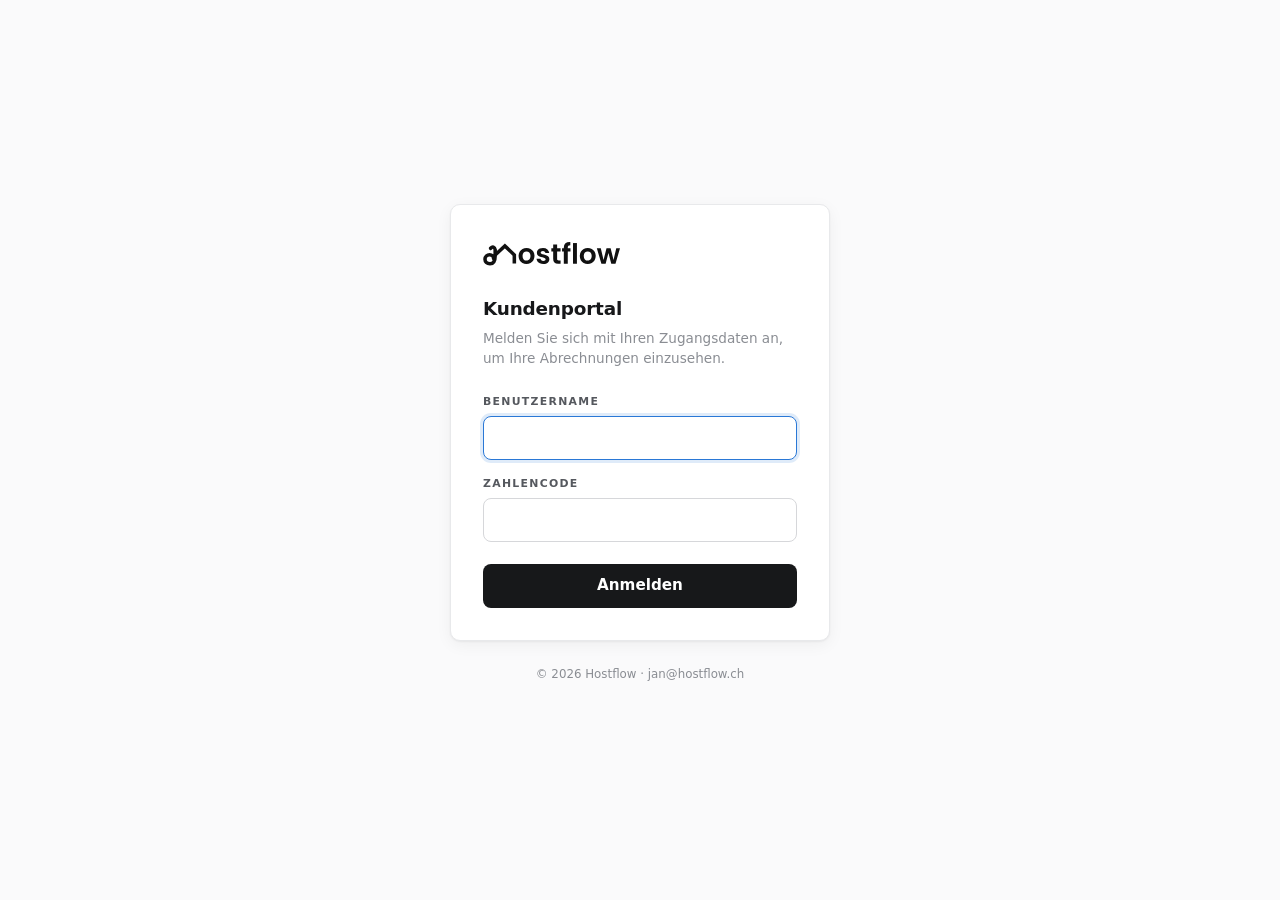
==== commit 3782dd0f: "Logo als scharfes Vektor-SVG (Wortmarke) statt Pixel-PNG Buchstaben aus Vektorpfaden, Haus-h als Vek" ====
--- a/docs/index.html
+++ b/docs/index.html
@@ -11,7 +11,7 @@
 <body>
 <div class="login-wrap">
   <div class="login-card">
-    <img class="logo" src="assets/logo.png" alt="Hostflow">
+    <img class="logo" src="assets/logo.svg" alt="Hostflow">
     <h1>Kundenportal</h1>
     <p class="sub">Melden Sie sich mit Ihren Zugangsdaten an, um Ihre Abrechnungen einzusehen.</p>
     <form id="loginform" autocomplete="off">
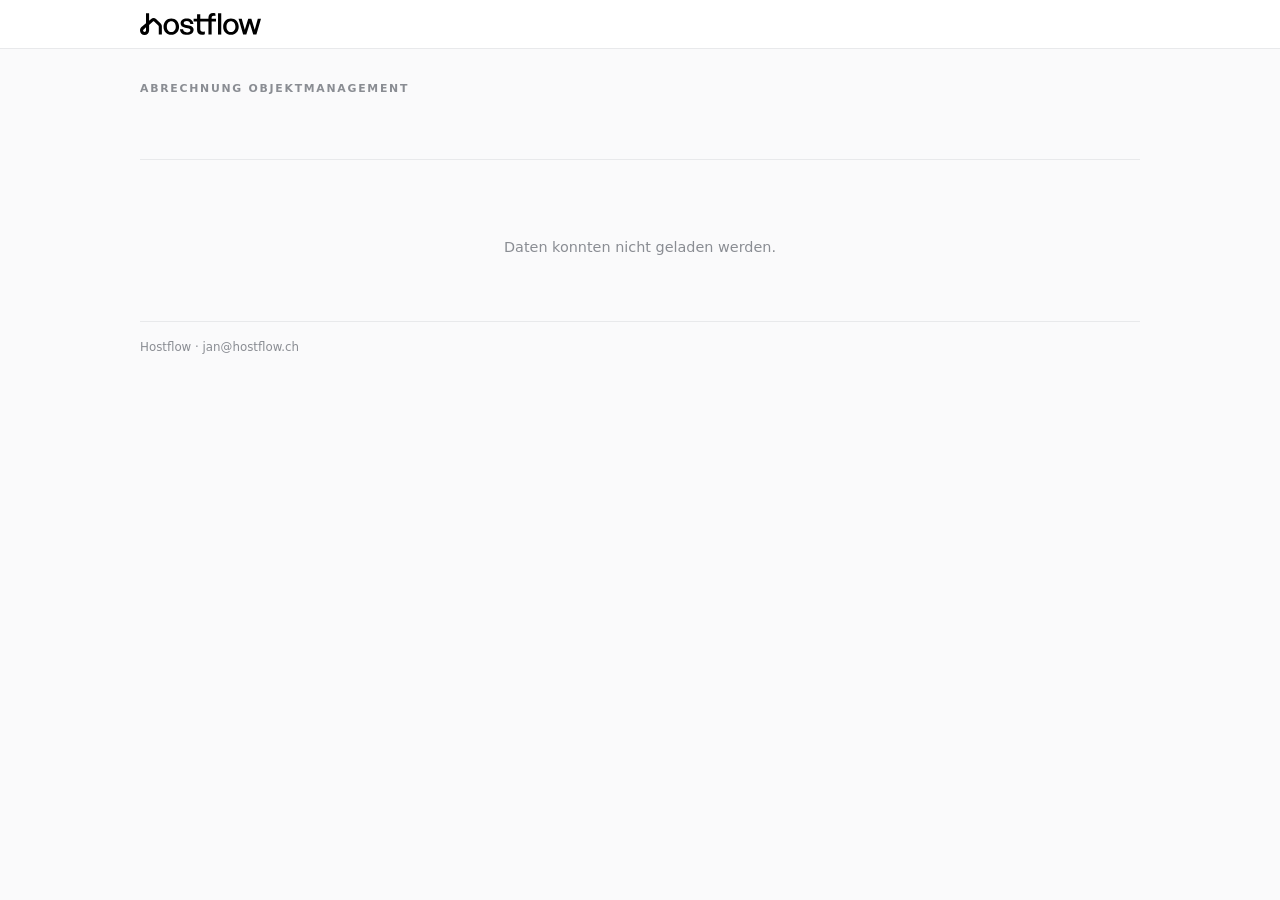
==== commit e323e390: "Login entfernen: Dashboard direkt und ohne Anmeldung zugänglich Portal-Inhalt nach docs/index.html v" ====
--- a/docs/index.html
+++ b/docs/index.html
@@ -4,58 +4,424 @@
 <meta charset="utf-8">
 <meta name="viewport" content="width=device-width, initial-scale=1">
 <meta name="robots" content="noindex">
-<title>Kundenportal · Hostflow</title>
+<title>Übersicht · Hostflow Kundenportal</title>
 <link rel="icon" href="data:image/svg+xml,<svg xmlns=%22http://www.w3.org/2000/svg%22 viewBox=%220 0 100 100%22><rect width=%22100%22 height=%22100%22 rx=%2220%22 fill=%22%2317181A%22/><text x=%2250%22 y=%2272%22 font-size=%2260%22 text-anchor=%22middle%22 fill=%22white%22 font-family=%22sans-serif%22 font-weight=%22bold%22>h</text></svg>">
 <link rel="stylesheet" href="assets/style.css">
 </head>
 <body>
-<div class="login-wrap">
-  <div class="login-card">
+<div class="topbar">
+  <div class="topbar-in">
     <img class="logo" src="assets/logo.svg" alt="Hostflow">
-    <h1>Kundenportal</h1>
-    <p class="sub">Melden Sie sich mit Ihren Zugangsdaten an, um Ihre Abrechnungen einzusehen.</p>
-    <form id="loginform" autocomplete="off">
-      <div class="field">
-        <label for="username">Benutzername</label>
-        <input id="username" name="username" type="text" autocomplete="username" required autofocus>
-      </div>
-      <div class="field">
-        <label for="code">Zahlencode</label>
-        <input id="code" name="code" type="password" inputmode="numeric" pattern="[0-9]*" autocomplete="current-password" required>
-      </div>
-      <button class="btn" id="loginbtn" type="submit">Anmelden</button>
-      <p class="error" id="error">Anmeldung fehlgeschlagen. Bitte Benutzername und Zahlencode prüfen.</p>
-    </form>
+    <div class="client">
+      <span id="clientname"></span>
+    </div>
   </div>
-  <p class="login-foot">© 2026 Hostflow · jan@hostflow.ch</p>
 </div>
+
+<div class="shell">
+  <div class="page-head">
+    <p class="eyebrow">Abrechnung Objektmanagement</p>
+    <h1 id="propertyname">&nbsp;</h1>
+  </div>
+  <div class="tabs" id="tabs"></div>
+  <div id="view"><p class="empty">Daten werden geladen…</p></div>
+  <div class="portal-foot">
+    <span>Hostflow · jan@hostflow.ch</span>
+    <span id="footnote"></span>
+  </div>
+</div>
+<div id="tip" role="presentation"></div>
+
 <script>
-const form = document.getElementById("loginform");
-const btn = document.getElementById("loginbtn");
-const err = document.getElementById("error");
-form.addEventListener("submit", async (e) => {
-  e.preventDefault();
-  err.classList.remove("show");
-  btn.disabled = true; btn.textContent = "Anmelden…";
-  try {
-    const res = await fetch("/api/login", {
-      method: "POST",
-      headers: { "Content-Type": "application/json" },
-      body: JSON.stringify({
-        username: document.getElementById("username").value,
-        code: document.getElementById("code").value,
-      }),
+"use strict";
+const PALETTE = ["#A85D14", "#2A78D6", "#1baf7a", "#4a3aa7"];
+const INK = "#17181A", INK2 = "#55585E", MUTED = "#8A8D93", GRID = "#F1F1F3", AXIS = "#D6D7DA";
+const fmt = n => n.toLocaleString("de-CH", { minimumFractionDigits: 2, maximumFractionDigits: 2 }).replace(/’/g, "'");
+const fmt0 = n => Math.round(n).toLocaleString("de-CH").replace(/’/g, "'");
+const round2 = n => Math.round(n * 100) / 100;
+const round05 = n => Math.round(n * 20) / 20;
+
+let DATA = null, COLOR = {};
+
+async function boot() {
+  let res;
+  try { res = await fetch("api/data"); }
+  catch { document.getElementById("view").innerHTML = '<p class="empty">Daten konnten nicht geladen werden.</p>'; return; }
+  if (!res.ok) { document.getElementById("view").innerHTML = '<p class="empty">Daten konnten nicht geladen werden.</p>'; return; }
+  const payload = await res.json();
+  DATA = payload.data;
+  document.getElementById("clientname").innerHTML = `<b>${esc(payload.user.displayName)}</b>`;
+  document.getElementById("propertyname").textContent = DATA.property;
+  DATA.objects.forEach((o, i) => COLOR[o] = PALETTE[i % PALETTE.length]);
+  buildTabs();
+}
+
+function esc(s) { return String(s).replace(/[&<>"']/g, c => ({ "&": "&amp;", "<": "&lt;", ">": "&gt;", '"': "&quot;", "'": "&#39;" }[c])); }
+
+/* ---------- Tabs ---------- */
+let activeTab = null;
+function buildTabs() {
+  const tabs = [];
+  const years = [...new Set(DATA.quarters.map(q => q.year))].sort();
+  for (const q of DATA.quarters) tabs.push({ id: q.id, label: q.label, render: () => renderQuarter(q) });
+  for (const y of years) tabs.push({ id: `year-${y}`, label: `Jahr ${y}`, render: () => renderYear(y) });
+  const nav = document.getElementById("tabs");
+  nav.innerHTML = "";
+  for (const t of tabs) {
+    const b = document.createElement("button");
+    b.className = "tab"; b.textContent = t.label; b.dataset.id = t.id;
+    b.addEventListener("click", () => activate(t, tabs));
+    nav.appendChild(b);
+  }
+  activate(tabs[tabs.length - 2] || tabs[0], tabs); // aktuellstes Quartal als Standard
+}
+function activate(tab, tabs) {
+  activeTab = tab.id;
+  document.querySelectorAll(".tab").forEach(b => b.classList.toggle("active", b.dataset.id === tab.id));
+  const view = document.getElementById("view");
+  view.innerHTML = "";
+  tab.render();
+}
+
+/* ---------- Kennzahlen: Auslastung, ADR, RevPAR ---------- */
+const fmtPct = x => (x * 100).toLocaleString("de-CH", { minimumFractionDigits: 1, maximumFractionDigits: 1 }).replace(/’/g, "'") + " %";
+const daysInMonth = (y, mIdx) => new Date(Date.UTC(y, mIdx + 1, 0)).getUTCDate();
+function parseStay(stay, year) {
+  const m = String(stay).match(/(\d{2})\.(\d{2})\.\D+?(\d{2})\.(\d{2})\./);
+  if (!m) return null;
+  let a = Date.UTC(year, +m[2] - 1, +m[1]);
+  let b = Date.UTC(year, +m[4] - 1, +m[3]);
+  if (b <= a) b = Date.UTC(year + 1, +m[4] - 1, +m[3]); // Jahreswechsel
+  return { in: a, out: b, nights: Math.round((b - a) / 86400000) };
+}
+function nightsInMonth(a, b, year, mIdx) {
+  let c = 0;
+  for (let t = a; t < b; t += 86400000) {
+    const d = new Date(t);
+    if (d.getUTCFullYear() === year && d.getUTCMonth() === mIdx) c++;
+  }
+  return c;
+}
+// Belegte Nächte + kalendergenau zugeteilter Umsatz eines Objekts in einem Kalendermonat.
+function perfMonthObject(q, monthKey, obj) {
+  const mIdx = parseInt(monthKey.slice(5), 10) - 1;
+  const avail = daysInMonth(q.year, mIdx);
+  let occ = 0, rev = 0;
+  for (const b of q.bookings) {
+    if (b.object !== obj) continue;
+    const s = parseStay(b.stay, q.year);
+    if (!s || !s.nights) continue;
+    const nim = nightsInMonth(s.in, s.out, q.year, mIdx);
+    if (!nim) continue;
+    occ += nim;
+    rev += b.gross * (nim / s.nights);
+  }
+  return { occ, avail, rev };
+}
+function perfCombine(list) {
+  const occ = list.reduce((s, p) => s + p.occ, 0);
+  const avail = list.reduce((s, p) => s + p.avail, 0);
+  const rev = list.reduce((s, p) => s + p.rev, 0);
+  return { occ, avail, rev, occupancy: avail ? occ / avail : 0, adr: occ ? rev / occ : 0, revpar: avail ? rev / avail : 0 };
+}
+function perfCard(title, rows) {
+  const wrap = document.createElement("div");
+  wrap.className = "card";
+  wrap.innerHTML = `<h2>${title}</h2>
+    <p class="note">Auslastung = belegte ÷ verfügbare Nächte · ADR = Ø Umsatz pro belegte Nacht (brutto) · RevPAR = Umsatz ÷ verfügbare Nacht. Nächte kalendergenau dem Monat zugeteilt.</p>
+    <div class="tablewrap"><table>
+      <thead><tr><th>Zeitraum / Objekt</th><th class="num">Nächte belegt</th><th class="num">Verfügbar</th><th class="num">Auslastung</th><th class="num">ADR</th><th class="num">RevPAR</th></tr></thead>
+      <tbody>${rows.map(r => {
+        const p = perfCombine([r.p]);
+        return `<tr${r.sub ? ' class="sub"' : ""}><td>${r.color ? `<i class="dot" style="background:${r.color}"></i>` : ""}${esc(r.label)}</td>` +
+          `<td class="num">${p.occ}</td><td class="num">${p.avail}</td><td class="num">${fmtPct(p.occupancy)}</td>` +
+          `<td class="num">${fmt(p.adr)}</td><td class="num">${fmt(p.revpar)}</td></tr>`;
+      }).join("")}</tbody>
+    </table></div>`;
+  return wrap;
+}
+
+/* ---------- Bausteine ---------- */
+function kpiRow(items) {
+  const div = document.createElement("div");
+  div.className = "kpis";
+  div.innerHTML = items.map((k, i) =>
+    `<div class="kpi${i === 0 ? " lead" : ""}"><span class="lbl">${k.lbl}</span><span class="val">${k.val}</span>${k.cap ? `<span class="cap">${k.cap}</span>` : ""}</div>`).join("");
+  return div;
+}
+function legendHtml() {
+  return `<div class="legend">${DATA.objects.map(o => `<span><i class="sw" style="background:${COLOR[o]}"></i>${esc(o)}</span>`).join("")}</div>`;
+}
+function chartCard(title, note) {
+  const card = document.createElement("div");
+  card.className = "card";
+  card.innerHTML = `<h2>${title}</h2>${note ? `<p class="note">${note}</p>` : ""}<div class="mount"></div>${legendHtml()}`;
+  return card;
+}
+
+/* ---------- Tooltip ---------- */
+const tip = document.getElementById("tip");
+function showTip(evt, html) {
+  tip.innerHTML = html; tip.style.display = "block";
+  tip.style.left = Math.min(evt.clientX + 14, innerWidth - 270) + "px";
+  tip.style.top = (evt.clientY + 14) + "px";
+}
+function hideTip() { tip.style.display = "none"; }
+
+/* ---------- SVG-Balkendiagramm ---------- */
+const NS = "http://www.w3.org/2000/svg";
+function el(name, attrs, parent) {
+  const e = document.createElementNS(NS, name);
+  for (const k in attrs) e.setAttribute(k, attrs[k]);
+  if (parent) parent.appendChild(e);
+  return e;
+}
+function niceMax(v) {
+  const pow = Math.pow(10, Math.floor(Math.log10(v || 1)));
+  for (const m of [1, 1.5, 2, 2.5, 3, 4, 5, 7.5, 10]) if (m * pow >= v) return m * pow;
+  return 10 * pow;
+}
+function ticksFor(max) {
+  const step = max / 4;
+  return [0, step, 2 * step, 3 * step, 4 * step];
+}
+// groups: [{label, values:{objekt:wert}, tipExtra?:{objekt:string}}]
+function barChart(mount, groups, { stacked = false, unit = "CHF", tipLabel = "Wert" } = {}) {
+  const W = 460, H = 250, padL = 46, padR = 8, padT = 14, padB = 26;
+  const plotW = W - padL - padR, plotH = H - padT - padB;
+  const objs = DATA.objects;
+  const rawMax = Math.max(...groups.map(g => stacked
+    ? objs.reduce((s, o) => s + (g.values[o] || 0), 0)
+    : Math.max(...objs.map(o => g.values[o] || 0))));
+  const yMax = niceMax(rawMax * 1.12);
+  const y = v => padT + plotH - (v / yMax) * plotH;
+  const svg = el("svg", { viewBox: `0 0 ${W} ${H}`, width: "100%", role: "img" });
+
+  ticksFor(yMax).forEach(t => {
+    el("line", { x1: padL, x2: W - padR, y1: y(t), y2: y(t), stroke: GRID, "stroke-width": 1 }, svg);
+    const lb = el("text", { x: padL - 6, y: y(t) + 3, "text-anchor": "end", "font-size": 9, fill: MUTED }, svg);
+    lb.textContent = t >= 1000 ? (t / 1000).toLocaleString("de-CH", { maximumFractionDigits: 1 }) + "k" : fmt0(t);
+  });
+  el("line", { x1: padL, x2: W - padR, y1: y(0), y2: y(0), stroke: AXIS, "stroke-width": 1 }, svg);
+
+  const groupW = plotW / groups.length;
+  groups.forEach((g, i) => {
+    const cx = padL + groupW * i + groupW / 2;
+    const lb = el("text", { x: cx, y: H - 8, "text-anchor": "middle", "font-size": 10.5, fill: INK2 }, svg);
+    lb.textContent = g.label;
+    if (stacked) {
+      const barW = Math.min(46, groupW * .55);
+      let acc = 0;
+      objs.forEach((o, si) => {
+        const v = g.values[o] || 0;
+        if (!v) return;
+        const isTop = si === objs.length - 1;
+        const r = el("rect", { x: cx - barW / 2, y: y(acc + v) + (isTop ? 0 : 2), width: barW,
+          height: Math.max(y(acc) - y(acc + v) - 2, 1), rx: isTop ? 4 : 0, fill: COLOR[o] }, svg);
+        r.addEventListener("mousemove", e => showTip(e, `<b>${esc(g.label)} · ${esc(o)}</b><br>${tipLabel}: <b>${unit} ${fmt(v)}</b>${g.tipExtra && g.tipExtra[o] ? "<br>" + g.tipExtra[o] : ""}`));
+        r.addEventListener("mouseleave", hideTip);
+        acc += v;
+      });
+      const tl = el("text", { x: cx, y: y(acc) - 5, "text-anchor": "middle", "font-size": 10, "font-weight": 650, fill: INK }, svg);
+      tl.textContent = fmt(acc);
+    } else {
+      const n = objs.length, gap = 6;
+      const barW = Math.min(34, (groupW * .7 - gap * (n - 1)) / n);
+      objs.forEach((o, si) => {
+        const v = g.values[o] || 0;
+        const x = cx - (n * barW + (n - 1) * gap) / 2 + si * (barW + gap);
+        const r = el("rect", { x, y: y(v), width: barW, height: Math.max(y(0) - y(v), 0), rx: 4, fill: COLOR[o] }, svg);
+        r.addEventListener("mousemove", e => showTip(e, `<b>${esc(g.label)} · ${esc(o)}</b><br>${tipLabel}: <b>${unit} ${fmt(v)}</b>${g.tipExtra && g.tipExtra[o] ? "<br>" + g.tipExtra[o] : ""}`));
+        r.addEventListener("mouseleave", hideTip);
+        if (v) {
+          const tl = el("text", { x: x + barW / 2, y: y(v) - 4, "text-anchor": "middle", "font-size": 8.5, fill: INK2 }, svg);
+          tl.textContent = fmt0(v);
+        }
+      });
+    }
+  });
+  mount.appendChild(svg);
+}
+
+/* ---------- Tabellen ---------- */
+function summaryTable(rows, firstColLabel) {
+  // rows: [{label, color?, bookings, gross, base, provision, sub?}]
+  const wrap = document.createElement("div");
+  wrap.className = "card";
+  wrap.innerHTML = `<div class="tablewrap"><table>
+    <thead><tr><th>${firstColLabel}</th><th class="num">Buchungen</th><th class="num">Umsatz brutto</th><th class="num">Provisionsbasis</th><th class="num">Provision</th><th class="num">Netto Eigentümer</th></tr></thead>
+    <tbody>${rows.map(r => `<tr${r.sub ? ' class="sub"' : ""}><td>${r.color ? `<i class="dot" style="background:${r.color}"></i>` : ""}${esc(r.label)}</td><td class="num">${r.bookings}</td><td class="num">${fmt(r.gross)}</td><td class="num">${fmt(r.base)}</td><td class="num">${fmt(r.provision)}</td><td class="num">${fmt(round2(r.base - r.provision))}</td></tr>`).join("")}</tbody>
+  </table></div>`;
+  return wrap;
+}
+function grandBar(label, exact, billed) {
+  const div = document.createElement("div");
+  div.className = "grand";
+  const showRounded = billed != null && billed !== exact;
+  div.innerHTML = `<span class="t">${label} ${showRounded ? `<small>(exakt ${fmt(exact)}, gerundet auf 5 Rp.)</small>` : ""}</span>
+    <span class="v">${DATA.currency} ${fmt(billed != null ? billed : exact)}</span>`;
+  return div;
+}
+function bookingsDetails(bookings) {
+  const det = document.createElement("details");
+  det.className = "bookings";
+  const byMonth = [];
+  for (const b of bookings) {
+    if (!byMonth.length || byMonth[byMonth.length - 1].month !== b.month) byMonth.push({ month: b.month, items: [] });
+    byMonth[byMonth.length - 1].items.push(b);
+  }
+  det.innerHTML = `<summary>Details pro Buchung (${bookings.length} Buchungen)</summary>
+  <div class="tablewrap"><table>
+    <thead><tr><th>Gast</th><th>Objekt · Portal</th><th>Aufenthalt</th><th class="num">Brutto</th><th class="num">Kommission</th><th class="num">Pauschale</th><th class="num">Basis</th><th class="num">Provision</th><th class="num">Netto Eigentümer</th></tr></thead>
+    <tbody>${byMonth.map(m => `<tr class="month"><td colspan="9">${esc(m.month)}</td></tr>` + m.items.map(b =>
+      `<tr><td>${esc(b.guest)}</td><td><i class="dot" style="background:${COLOR[b.object]}"></i>${esc(b.object)} · ${esc(b.portal)}</td><td>${esc(b.stay)}</td><td class="num">${fmt(b.gross)}</td><td class="num">${fmt(b.commission)}</td><td class="num">${fmt(b.cleaning)}</td><td class="num">${fmt(b.base)}</td><td class="num">${fmt(b.provision)}</td><td class="num">${fmt(round2(b.base - b.provision))}</td></tr>`).join("")).join("")}</tbody>
+  </table></div>`;
+  return det;
+}
+
+/* ---------- Quartalsansicht ---------- */
+function renderQuarter(q) {
+  const view = document.getElementById("view");
+  const occAll = perfCombine(q.months.flatMap(m => DATA.objects.map(o => perfMonthObject(q, m.key, o))));
+  view.appendChild(kpiRow([
+    { lbl: `Provision ${q.label}`, val: `<small>${DATA.currency}</small> ${fmt(q.totals.billed != null ? q.totals.billed : q.totals.provision)}`, cap: q.sublabel },
+    { lbl: "Netto Eigentümer", val: `<small>${DATA.currency}</small> ${fmt(round2(q.totals.base - q.totals.provision))}`, cap: "nach Kommission, Reinigung & Provision" },
+    { lbl: "Auslastung", val: fmtPct(occAll.occupancy), cap: `${occAll.occ} von ${occAll.avail} Nächten` },
+    { lbl: "Umsatz brutto", val: fmt(q.totals.gross), cap: "vor Portal-Kommission" },
+    { lbl: "Provisionsbasis", val: fmt(q.totals.base), cap: "nach Kommission & Reinigung" },
+    { lbl: "Buchungen", val: String(q.totals.bookings), cap: portalSplit(q.bookings) },
+  ]));
+
+  const cards = document.createElement("div");
+  cards.className = "cards";
+  const c1 = chartCard("Umsatz brutto pro Monat", "");
+  const c2 = chartCard("Provision pro Monat", "");
+  cards.appendChild(c1); cards.appendChild(c2);
+  view.appendChild(cards);
+  barChart(c1.querySelector(".mount"), q.months.map(m => ({
+    label: m.label,
+    values: Object.fromEntries(m.rows.map(r => [r.object, r.gross])),
+  })), { tipLabel: "Umsatz brutto" });
+  barChart(c2.querySelector(".mount"), q.months.map(m => ({
+    label: m.label,
+    values: Object.fromEntries(m.rows.map(r => [r.object, r.provision])),
+  })), { stacked: true, tipLabel: "Provision" });
+
+  const rows = [];
+  for (const m of q.months) {
+    for (const r of m.rows) rows.push({ label: `${m.label} · ${r.object}`, color: COLOR[r.object], bookings: r.bookings, gross: r.gross, base: r.base, provision: r.provision });
+    rows.push({
+      label: `Total ${m.label}`, sub: true,
+      bookings: m.rows.reduce((s, r) => s + r.bookings, 0),
+      gross: round2(m.rows.reduce((s, r) => s + r.gross, 0)),
+      base: round2(m.rows.reduce((s, r) => s + r.base, 0)),
+      provision: round2(m.rows.reduce((s, r) => s + r.provision, 0)),
     });
-    if (res.ok) { location.href = "/portal"; return; }
-    err.classList.add("show");
-  } catch {
-    err.textContent = "Verbindung fehlgeschlagen. Bitte später erneut versuchen.";
-    err.classList.add("show");
-  }
-  btn.disabled = false; btn.textContent = "Anmelden";
-});
-// Bereits angemeldet? Direkt weiterleiten.
-fetch("/api/data").then(r => { if (r.ok) location.href = "/portal"; }).catch(() => {});
+  }
+  view.appendChild(summaryTable(rows, "Monat / Objekt"));
+  view.appendChild(grandBar(`Total Provision ${q.label}`, q.totals.provision, q.totals.billed));
+
+  const perfRows = [];
+  for (const m of q.months)
+    for (const obj of DATA.objects)
+      perfRows.push({ label: `${m.label} · ${obj}`, color: COLOR[obj], p: perfMonthObject(q, m.key, obj) });
+  for (const obj of DATA.objects) {
+    const p = perfCombine(q.months.map(m => perfMonthObject(q, m.key, obj)));
+    perfRows.push({ label: `Total ${q.label} · ${obj}`, sub: true, p: { occ: p.occ, avail: p.avail, rev: p.rev } });
+  }
+  view.appendChild(perfCard("Auslastung & Kennzahlen", perfRows));
+
+  if (q.bookings && q.bookings.length) view.appendChild(bookingsDetails(q.bookings));
+  document.getElementById("footnote").textContent = `${q.label} · ${q.sublabel}`;
+}
+
+/* ---------- Jahresansicht ---------- */
+function renderYear(year) {
+  const view = document.getElementById("view");
+  const qs = DATA.quarters.filter(q => q.year === year);
+  const tot = {
+    bookings: qs.reduce((s, q) => s + q.totals.bookings, 0),
+    gross: round2(qs.reduce((s, q) => s + q.totals.gross, 0)),
+    base: round2(qs.reduce((s, q) => s + q.totals.base, 0)),
+    provision: round2(qs.reduce((s, q) => s + q.totals.provision, 0)),
+    billed: round05(qs.reduce((s, q) => s + (q.totals.billed != null ? q.totals.billed : q.totals.provision), 0)),
+  };
+  const qLabels = qs.map(q => q.label).join(", ");
+  const occAll = perfCombine(qs.flatMap(q => q.months.flatMap(m => DATA.objects.map(o => perfMonthObject(q, m.key, o)))));
+  view.appendChild(kpiRow([
+    { lbl: `Provision ${year}`, val: `<small>${DATA.currency}</small> ${fmt(tot.billed)}`, cap: `abgerechnet: ${qLabels}` },
+    { lbl: "Netto Eigentümer", val: `<small>${DATA.currency}</small> ${fmt(round2(tot.base - tot.provision))}`, cap: "nach Kommission, Reinigung & Provision" },
+    { lbl: "Auslastung", val: fmtPct(occAll.occupancy), cap: `${occAll.occ} von ${occAll.avail} Nächten` },
+    { lbl: "Umsatz brutto", val: fmt(tot.gross), cap: "vor Portal-Kommission" },
+    { lbl: "Provisionsbasis", val: fmt(tot.base), cap: "nach Kommission & Reinigung" },
+    { lbl: "Buchungen", val: String(tot.bookings), cap: portalSplit(qs.flatMap(q => q.bookings || [])) },
+  ]));
+
+  const cards = document.createElement("div");
+  cards.className = "cards";
+  const c1 = chartCard(`Umsatz brutto pro Monat (${year})`, "");
+  const c2 = chartCard(`Provision pro Quartal (${year})`, "");
+  cards.appendChild(c1); cards.appendChild(c2);
+  view.appendChild(cards);
+  const monthGroups = qs.flatMap(q => q.months.map(m => ({
+    label: m.label.slice(0, 3),
+    values: Object.fromEntries(m.rows.map(r => [r.object, r.gross])),
+  })));
+  barChart(c1.querySelector(".mount"), monthGroups, { tipLabel: "Umsatz brutto" });
+  barChart(c2.querySelector(".mount"), qs.map(q => ({
+    label: q.label,
+    values: Object.fromEntries(DATA.objects.map(o => [o,
+      round2(q.months.reduce((s, m) => s + (m.rows.find(r => r.object === o) || { provision: 0 }).provision, 0))])),
+  })), { stacked: true, tipLabel: "Provision" });
+
+  const rows = [];
+  for (const q of qs) {
+    for (const o of DATA.objects) {
+      const or = q.months.flatMap(m => m.rows.filter(r => r.object === o));
+      if (!or.length) continue;
+      rows.push({
+        label: `${q.label} · ${o}`, color: COLOR[o],
+        bookings: or.reduce((s, r) => s + r.bookings, 0),
+        gross: round2(or.reduce((s, r) => s + r.gross, 0)),
+        base: round2(or.reduce((s, r) => s + r.base, 0)),
+        provision: round2(or.reduce((s, r) => s + r.provision, 0)),
+      });
+    }
+    rows.push({ label: `Total ${q.label}`, sub: true, bookings: q.totals.bookings, gross: q.totals.gross, base: q.totals.base, provision: q.totals.provision });
+  }
+  view.appendChild(summaryTable(rows, "Quartal / Objekt"));
+  view.appendChild(grandBar(`Total Provision ${year}`, tot.provision, tot.billed));
+
+  const perfRows = [];
+  for (const q of qs)
+    for (const obj of DATA.objects) {
+      const p = perfCombine(q.months.map(m => perfMonthObject(q, m.key, obj)));
+      perfRows.push({ label: `${q.label} · ${obj}`, color: COLOR[obj], p: { occ: p.occ, avail: p.avail, rev: p.rev } });
+    }
+  for (const obj of DATA.objects) {
+    const p = perfCombine(qs.flatMap(q => q.months.map(m => perfMonthObject(q, m.key, obj))));
+    perfRows.push({ label: `Jahr ${year} · ${obj}`, sub: true, p: { occ: p.occ, avail: p.avail, rev: p.rev } });
+  }
+  view.appendChild(perfCard("Auslastung & Kennzahlen", perfRows));
+
+  const note = document.createElement("p");
+  note.className = "empty";
+  note.style.padding = ".2rem 0 0";
+  note.style.textAlign = "left";
+  note.style.fontSize = ".78rem";
+  note.textContent = qs.length < 4 ? `Jahresansicht ${year}: enthält die bisher abgerechneten Quartale (${qLabels}).` : "";
+  view.appendChild(note);
+  document.getElementById("footnote").textContent = `Jahresübersicht ${year}`;
+}
+
+function portalSplit(bookings) {
+  if (!bookings || !bookings.length) return "";
+  const counts = {};
+  for (const b of bookings) counts[b.portal] = (counts[b.portal] || 0) + 1;
+  return Object.entries(counts).map(([p, n]) => `${n} ${p}`).join(" · ");
+}
+
+boot();
 </script>
 </body>
 </html>
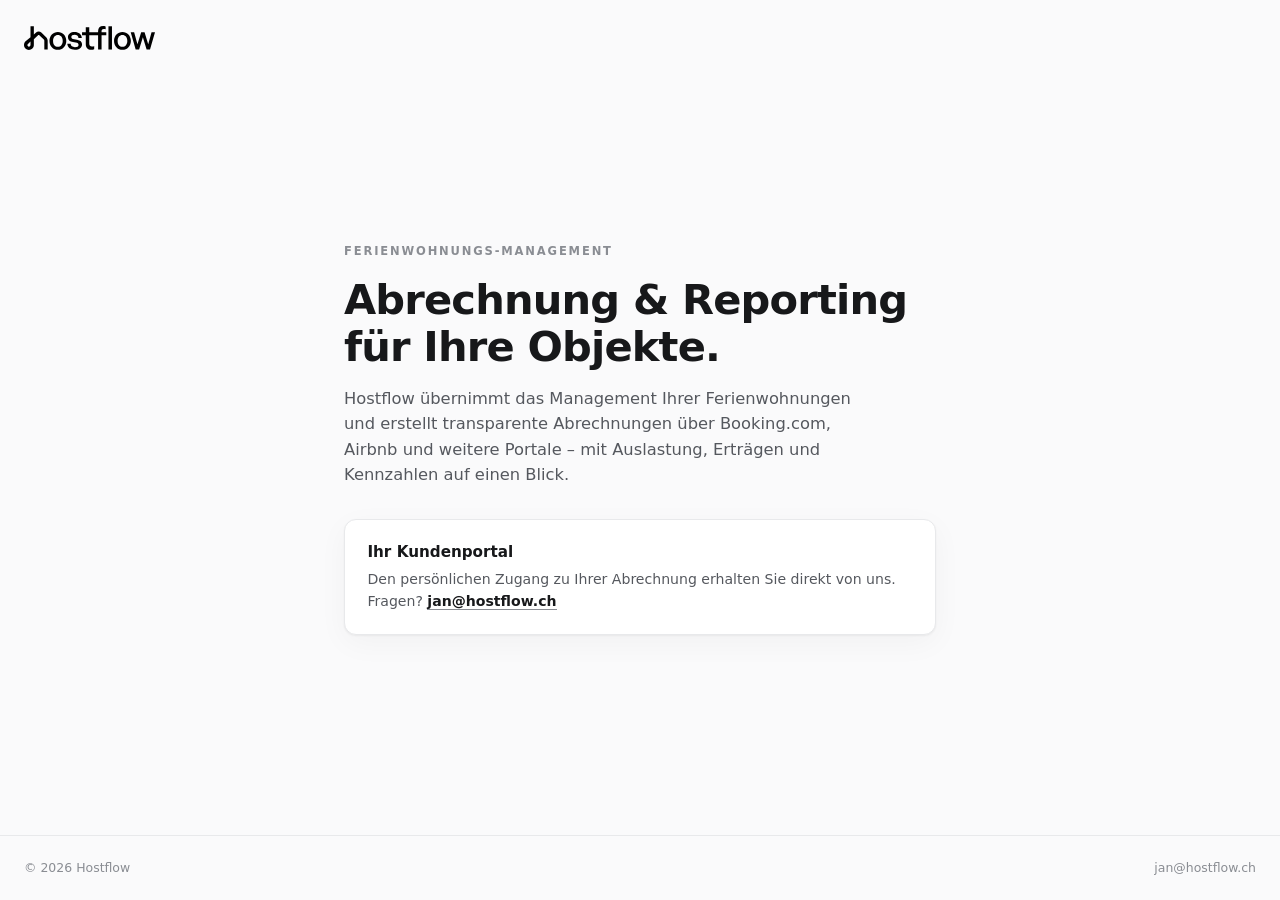
==== commit ac1fa7c2: "Multi-Kunden-Portal: Landingpage, Routing und Kunde MSDS Invest GmbH - Neutrale Landingpage auf der " ====
--- a/docs/index.html
+++ b/docs/index.html
@@ -3,425 +3,55 @@
 <head>
 <meta charset="utf-8">
 <meta name="viewport" content="width=device-width, initial-scale=1">
-<meta name="robots" content="noindex">
-<title>Übersicht · Hostflow Kundenportal</title>
+<title>Hostflow</title>
 <link rel="icon" href="data:image/svg+xml,<svg xmlns=%22http://www.w3.org/2000/svg%22 viewBox=%220 0 100 100%22><rect width=%22100%22 height=%22100%22 rx=%2220%22 fill=%22%2317181A%22/><text x=%2250%22 y=%2272%22 font-size=%2260%22 text-anchor=%22middle%22 fill=%22white%22 font-family=%22sans-serif%22 font-weight=%22bold%22>h</text></svg>">
-<link rel="stylesheet" href="assets/style.css">
+<style>
+  :root { --ink:#17181A; --ink-2:#55585E; --muted:#8A8D93; --page:#FAFAFB; --card:#FFFFFF; --hair:#E8E9EB; --accent:#17181A; }
+  * { box-sizing:border-box; }
+  html,body { height:100%; }
+  body {
+    margin:0; background:var(--page); color:var(--ink);
+    font-family:system-ui,-apple-system,"Segoe UI",Roboto,"Helvetica Neue",sans-serif;
+    line-height:1.55; -webkit-font-smoothing:antialiased;
+    display:flex; flex-direction:column; min-height:100%;
+  }
+  .top { padding:1.6rem 1.5rem; }
+  .top img { height:24px; width:auto; display:block; }
+  main {
+    flex:1; display:flex; flex-direction:column; justify-content:center;
+    max-width:640px; margin:0 auto; padding:2rem 1.5rem 4rem; width:100%;
+  }
+  .eyebrow { font-size:.72rem; letter-spacing:.16em; text-transform:uppercase; color:var(--muted); font-weight:650; margin:0 0 1rem; }
+  h1 { font-size:clamp(1.8rem,5vw,2.6rem); font-weight:650; letter-spacing:-.02em; line-height:1.12; margin:0 0 1rem; text-wrap:balance; }
+  p.lede { font-size:1.02rem; color:var(--ink-2); margin:0 0 2rem; max-width:52ch; }
+  .card {
+    background:var(--card); border:1px solid var(--hair); border-radius:12px;
+    padding:1.3rem 1.4rem; box-shadow:0 1px 2px rgba(23,24,26,.05), 0 8px 30px rgba(23,24,26,.04);
+  }
+  .card h2 { font-size:.95rem; font-weight:650; margin:0 0 .3rem; }
+  .card p { font-size:.88rem; color:var(--ink-2); margin:0; }
+  .card a { color:var(--ink); font-weight:600; text-decoration:none; border-bottom:1px solid var(--muted); }
+  .card a:hover { border-color:var(--ink); }
+  footer { padding:1.4rem 1.5rem; border-top:1px solid var(--hair); font-size:.78rem; color:var(--muted); display:flex; justify-content:space-between; flex-wrap:wrap; gap:.5rem; }
+  @media (prefers-color-scheme: dark) {
+    :root { --ink:#EDE5DA; --ink-2:#C4B6A5; --muted:#9C8F7F; --page:#141210; --card:#1E1B18; --hair:#332E28; }
+  }
+</style>
 </head>
 <body>
-<div class="topbar">
-  <div class="topbar-in">
-    <img class="logo" src="assets/logo.svg" alt="Hostflow">
-    <div class="client">
-      <span id="clientname"></span>
+  <div class="top"><img src="assets/logo.svg" alt="Hostflow"></div>
+  <main>
+    <p class="eyebrow">Ferienwohnungs-Management</p>
+    <h1>Abrechnung &amp; Reporting für Ihre Objekte.</h1>
+    <p class="lede">Hostflow übernimmt das Management Ihrer Ferienwohnungen und erstellt transparente Abrechnungen über Booking.com, Airbnb und weitere Portale – mit Auslastung, Erträgen und Kennzahlen auf einen Blick.</p>
+    <div class="card">
+      <h2>Ihr Kundenportal</h2>
+      <p>Den persönlichen Zugang zu Ihrer Abrechnung erhalten Sie direkt von uns. Fragen? <a href="mailto:jan@hostflow.ch">jan@hostflow.ch</a></p>
     </div>
-  </div>
-</div>
-
-<div class="shell">
-  <div class="page-head">
-    <p class="eyebrow">Abrechnung Objektmanagement</p>
-    <h1 id="propertyname">&nbsp;</h1>
-  </div>
-  <div class="tabs" id="tabs"></div>
-  <div id="view"><p class="empty">Daten werden geladen…</p></div>
-  <div class="portal-foot">
-    <span>Hostflow · jan@hostflow.ch</span>
-    <span id="footnote"></span>
-  </div>
-</div>
-<div id="tip" role="presentation"></div>
-
-<script>
-"use strict";
-const PALETTE = ["#A85D14", "#2A78D6", "#1baf7a", "#4a3aa7"];
-const INK = "#17181A", INK2 = "#55585E", MUTED = "#8A8D93", GRID = "#F1F1F3", AXIS = "#D6D7DA";
-const fmt = n => n.toLocaleString("de-CH", { minimumFractionDigits: 2, maximumFractionDigits: 2 }).replace(/’/g, "'");
-const fmt0 = n => Math.round(n).toLocaleString("de-CH").replace(/’/g, "'");
-const round2 = n => Math.round(n * 100) / 100;
-const round05 = n => Math.round(n * 20) / 20;
-
-let DATA = null, COLOR = {};
-
-async function boot() {
-  let res;
-  try { res = await fetch("api/data"); }
-  catch { document.getElementById("view").innerHTML = '<p class="empty">Daten konnten nicht geladen werden.</p>'; return; }
-  if (!res.ok) { document.getElementById("view").innerHTML = '<p class="empty">Daten konnten nicht geladen werden.</p>'; return; }
-  const payload = await res.json();
-  DATA = payload.data;
-  document.getElementById("clientname").innerHTML = `<b>${esc(payload.user.displayName)}</b>`;
-  document.getElementById("propertyname").textContent = DATA.property;
-  DATA.objects.forEach((o, i) => COLOR[o] = PALETTE[i % PALETTE.length]);
-  buildTabs();
-}
-
-function esc(s) { return String(s).replace(/[&<>"']/g, c => ({ "&": "&amp;", "<": "&lt;", ">": "&gt;", '"': "&quot;", "'": "&#39;" }[c])); }
-
-/* ---------- Tabs ---------- */
-let activeTab = null;
-function buildTabs() {
-  const tabs = [];
-  const years = [...new Set(DATA.quarters.map(q => q.year))].sort();
-  for (const q of DATA.quarters) tabs.push({ id: q.id, label: q.label, render: () => renderQuarter(q) });
-  for (const y of years) tabs.push({ id: `year-${y}`, label: `Jahr ${y}`, render: () => renderYear(y) });
-  const nav = document.getElementById("tabs");
-  nav.innerHTML = "";
-  for (const t of tabs) {
-    const b = document.createElement("button");
-    b.className = "tab"; b.textContent = t.label; b.dataset.id = t.id;
-    b.addEventListener("click", () => activate(t, tabs));
-    nav.appendChild(b);
-  }
-  activate(tabs[tabs.length - 2] || tabs[0], tabs); // aktuellstes Quartal als Standard
-}
-function activate(tab, tabs) {
-  activeTab = tab.id;
-  document.querySelectorAll(".tab").forEach(b => b.classList.toggle("active", b.dataset.id === tab.id));
-  const view = document.getElementById("view");
-  view.innerHTML = "";
-  tab.render();
-}
-
-/* ---------- Kennzahlen: Auslastung, ADR, RevPAR ---------- */
-const fmtPct = x => (x * 100).toLocaleString("de-CH", { minimumFractionDigits: 1, maximumFractionDigits: 1 }).replace(/’/g, "'") + " %";
-const daysInMonth = (y, mIdx) => new Date(Date.UTC(y, mIdx + 1, 0)).getUTCDate();
-function parseStay(stay, year) {
-  const m = String(stay).match(/(\d{2})\.(\d{2})\.\D+?(\d{2})\.(\d{2})\./);
-  if (!m) return null;
-  let a = Date.UTC(year, +m[2] - 1, +m[1]);
-  let b = Date.UTC(year, +m[4] - 1, +m[3]);
-  if (b <= a) b = Date.UTC(year + 1, +m[4] - 1, +m[3]); // Jahreswechsel
-  return { in: a, out: b, nights: Math.round((b - a) / 86400000) };
-}
-function nightsInMonth(a, b, year, mIdx) {
-  let c = 0;
-  for (let t = a; t < b; t += 86400000) {
-    const d = new Date(t);
-    if (d.getUTCFullYear() === year && d.getUTCMonth() === mIdx) c++;
-  }
-  return c;
-}
-// Belegte Nächte + kalendergenau zugeteilter Umsatz eines Objekts in einem Kalendermonat.
-function perfMonthObject(q, monthKey, obj) {
-  const mIdx = parseInt(monthKey.slice(5), 10) - 1;
-  const avail = daysInMonth(q.year, mIdx);
-  let occ = 0, rev = 0;
-  for (const b of q.bookings) {
-    if (b.object !== obj) continue;
-    const s = parseStay(b.stay, q.year);
-    if (!s || !s.nights) continue;
-    const nim = nightsInMonth(s.in, s.out, q.year, mIdx);
-    if (!nim) continue;
-    occ += nim;
-    rev += b.gross * (nim / s.nights);
-  }
-  return { occ, avail, rev };
-}
-function perfCombine(list) {
-  const occ = list.reduce((s, p) => s + p.occ, 0);
-  const avail = list.reduce((s, p) => s + p.avail, 0);
-  const rev = list.reduce((s, p) => s + p.rev, 0);
-  return { occ, avail, rev, occupancy: avail ? occ / avail : 0, adr: occ ? rev / occ : 0, revpar: avail ? rev / avail : 0 };
-}
-function perfCard(title, rows) {
-  const wrap = document.createElement("div");
-  wrap.className = "card";
-  wrap.innerHTML = `<h2>${title}</h2>
-    <p class="note">Auslastung = belegte ÷ verfügbare Nächte · ADR = Ø Umsatz pro belegte Nacht (brutto) · RevPAR = Umsatz ÷ verfügbare Nacht. Nächte kalendergenau dem Monat zugeteilt.</p>
-    <div class="tablewrap"><table>
-      <thead><tr><th>Zeitraum / Objekt</th><th class="num">Nächte belegt</th><th class="num">Verfügbar</th><th class="num">Auslastung</th><th class="num">ADR</th><th class="num">RevPAR</th></tr></thead>
-      <tbody>${rows.map(r => {
-        const p = perfCombine([r.p]);
-        return `<tr${r.sub ? ' class="sub"' : ""}><td>${r.color ? `<i class="dot" style="background:${r.color}"></i>` : ""}${esc(r.label)}</td>` +
-          `<td class="num">${p.occ}</td><td class="num">${p.avail}</td><td class="num">${fmtPct(p.occupancy)}</td>` +
-          `<td class="num">${fmt(p.adr)}</td><td class="num">${fmt(p.revpar)}</td></tr>`;
-      }).join("")}</tbody>
-    </table></div>`;
-  return wrap;
-}
-
-/* ---------- Bausteine ---------- */
-function kpiRow(items) {
-  const div = document.createElement("div");
-  div.className = "kpis";
-  div.innerHTML = items.map((k, i) =>
-    `<div class="kpi${i === 0 ? " lead" : ""}"><span class="lbl">${k.lbl}</span><span class="val">${k.val}</span>${k.cap ? `<span class="cap">${k.cap}</span>` : ""}</div>`).join("");
-  return div;
-}
-function legendHtml() {
-  return `<div class="legend">${DATA.objects.map(o => `<span><i class="sw" style="background:${COLOR[o]}"></i>${esc(o)}</span>`).join("")}</div>`;
-}
-function chartCard(title, note) {
-  const card = document.createElement("div");
-  card.className = "card";
-  card.innerHTML = `<h2>${title}</h2>${note ? `<p class="note">${note}</p>` : ""}<div class="mount"></div>${legendHtml()}`;
-  return card;
-}
-
-/* ---------- Tooltip ---------- */
-const tip = document.getElementById("tip");
-function showTip(evt, html) {
-  tip.innerHTML = html; tip.style.display = "block";
-  tip.style.left = Math.min(evt.clientX + 14, innerWidth - 270) + "px";
-  tip.style.top = (evt.clientY + 14) + "px";
-}
-function hideTip() { tip.style.display = "none"; }
-
-/* ---------- SVG-Balkendiagramm ---------- */
-const NS = "http://www.w3.org/2000/svg";
-function el(name, attrs, parent) {
-  const e = document.createElementNS(NS, name);
-  for (const k in attrs) e.setAttribute(k, attrs[k]);
-  if (parent) parent.appendChild(e);
-  return e;
-}
-function niceMax(v) {
-  const pow = Math.pow(10, Math.floor(Math.log10(v || 1)));
-  for (const m of [1, 1.5, 2, 2.5, 3, 4, 5, 7.5, 10]) if (m * pow >= v) return m * pow;
-  return 10 * pow;
-}
-function ticksFor(max) {
-  const step = max / 4;
-  return [0, step, 2 * step, 3 * step, 4 * step];
-}
-// groups: [{label, values:{objekt:wert}, tipExtra?:{objekt:string}}]
-function barChart(mount, groups, { stacked = false, unit = "CHF", tipLabel = "Wert" } = {}) {
-  const W = 460, H = 250, padL = 46, padR = 8, padT = 14, padB = 26;
-  const plotW = W - padL - padR, plotH = H - padT - padB;
-  const objs = DATA.objects;
-  const rawMax = Math.max(...groups.map(g => stacked
-    ? objs.reduce((s, o) => s + (g.values[o] || 0), 0)
-    : Math.max(...objs.map(o => g.values[o] || 0))));
-  const yMax = niceMax(rawMax * 1.12);
-  const y = v => padT + plotH - (v / yMax) * plotH;
-  const svg = el("svg", { viewBox: `0 0 ${W} ${H}`, width: "100%", role: "img" });
-
-  ticksFor(yMax).forEach(t => {
-    el("line", { x1: padL, x2: W - padR, y1: y(t), y2: y(t), stroke: GRID, "stroke-width": 1 }, svg);
-    const lb = el("text", { x: padL - 6, y: y(t) + 3, "text-anchor": "end", "font-size": 9, fill: MUTED }, svg);
-    lb.textContent = t >= 1000 ? (t / 1000).toLocaleString("de-CH", { maximumFractionDigits: 1 }) + "k" : fmt0(t);
-  });
-  el("line", { x1: padL, x2: W - padR, y1: y(0), y2: y(0), stroke: AXIS, "stroke-width": 1 }, svg);
-
-  const groupW = plotW / groups.length;
-  groups.forEach((g, i) => {
-    const cx = padL + groupW * i + groupW / 2;
-    const lb = el("text", { x: cx, y: H - 8, "text-anchor": "middle", "font-size": 10.5, fill: INK2 }, svg);
-    lb.textContent = g.label;
-    if (stacked) {
-      const barW = Math.min(46, groupW * .55);
-      let acc = 0;
-      objs.forEach((o, si) => {
-        const v = g.values[o] || 0;
-        if (!v) return;
-        const isTop = si === objs.length - 1;
-        const r = el("rect", { x: cx - barW / 2, y: y(acc + v) + (isTop ? 0 : 2), width: barW,
-          height: Math.max(y(acc) - y(acc + v) - 2, 1), rx: isTop ? 4 : 0, fill: COLOR[o] }, svg);
-        r.addEventListener("mousemove", e => showTip(e, `<b>${esc(g.label)} · ${esc(o)}</b><br>${tipLabel}: <b>${unit} ${fmt(v)}</b>${g.tipExtra && g.tipExtra[o] ? "<br>" + g.tipExtra[o] : ""}`));
-        r.addEventListener("mouseleave", hideTip);
-        acc += v;
-      });
-      const tl = el("text", { x: cx, y: y(acc) - 5, "text-anchor": "middle", "font-size": 10, "font-weight": 650, fill: INK }, svg);
-      tl.textContent = fmt(acc);
-    } else {
-      const n = objs.length, gap = 6;
-      const barW = Math.min(34, (groupW * .7 - gap * (n - 1)) / n);
-      objs.forEach((o, si) => {
-        const v = g.values[o] || 0;
-        const x = cx - (n * barW + (n - 1) * gap) / 2 + si * (barW + gap);
-        const r = el("rect", { x, y: y(v), width: barW, height: Math.max(y(0) - y(v), 0), rx: 4, fill: COLOR[o] }, svg);
-        r.addEventListener("mousemove", e => showTip(e, `<b>${esc(g.label)} · ${esc(o)}</b><br>${tipLabel}: <b>${unit} ${fmt(v)}</b>${g.tipExtra && g.tipExtra[o] ? "<br>" + g.tipExtra[o] : ""}`));
-        r.addEventListener("mouseleave", hideTip);
-        if (v) {
-          const tl = el("text", { x: x + barW / 2, y: y(v) - 4, "text-anchor": "middle", "font-size": 8.5, fill: INK2 }, svg);
-          tl.textContent = fmt0(v);
-        }
-      });
-    }
-  });
-  mount.appendChild(svg);
-}
-
-/* ---------- Tabellen ---------- */
-function summaryTable(rows, firstColLabel) {
-  // rows: [{label, color?, bookings, gross, base, provision, sub?}]
-  const wrap = document.createElement("div");
-  wrap.className = "card";
-  wrap.innerHTML = `<div class="tablewrap"><table>
-    <thead><tr><th>${firstColLabel}</th><th class="num">Buchungen</th><th class="num">Umsatz brutto</th><th class="num">Provisionsbasis</th><th class="num">Provision</th><th class="num">Netto Eigentümer</th></tr></thead>
-    <tbody>${rows.map(r => `<tr${r.sub ? ' class="sub"' : ""}><td>${r.color ? `<i class="dot" style="background:${r.color}"></i>` : ""}${esc(r.label)}</td><td class="num">${r.bookings}</td><td class="num">${fmt(r.gross)}</td><td class="num">${fmt(r.base)}</td><td class="num">${fmt(r.provision)}</td><td class="num">${fmt(round2(r.base - r.provision))}</td></tr>`).join("")}</tbody>
-  </table></div>`;
-  return wrap;
-}
-function grandBar(label, exact, billed) {
-  const div = document.createElement("div");
-  div.className = "grand";
-  const showRounded = billed != null && billed !== exact;
-  div.innerHTML = `<span class="t">${label} ${showRounded ? `<small>(exakt ${fmt(exact)}, gerundet auf 5 Rp.)</small>` : ""}</span>
-    <span class="v">${DATA.currency} ${fmt(billed != null ? billed : exact)}</span>`;
-  return div;
-}
-function bookingsDetails(bookings) {
-  const det = document.createElement("details");
-  det.className = "bookings";
-  const byMonth = [];
-  for (const b of bookings) {
-    if (!byMonth.length || byMonth[byMonth.length - 1].month !== b.month) byMonth.push({ month: b.month, items: [] });
-    byMonth[byMonth.length - 1].items.push(b);
-  }
-  det.innerHTML = `<summary>Details pro Buchung (${bookings.length} Buchungen)</summary>
-  <div class="tablewrap"><table>
-    <thead><tr><th>Gast</th><th>Objekt · Portal</th><th>Aufenthalt</th><th class="num">Brutto</th><th class="num">Kommission</th><th class="num">Pauschale</th><th class="num">Basis</th><th class="num">Provision</th><th class="num">Netto Eigentümer</th></tr></thead>
-    <tbody>${byMonth.map(m => `<tr class="month"><td colspan="9">${esc(m.month)}</td></tr>` + m.items.map(b =>
-      `<tr><td>${esc(b.guest)}</td><td><i class="dot" style="background:${COLOR[b.object]}"></i>${esc(b.object)} · ${esc(b.portal)}</td><td>${esc(b.stay)}</td><td class="num">${fmt(b.gross)}</td><td class="num">${fmt(b.commission)}</td><td class="num">${fmt(b.cleaning)}</td><td class="num">${fmt(b.base)}</td><td class="num">${fmt(b.provision)}</td><td class="num">${fmt(round2(b.base - b.provision))}</td></tr>`).join("")).join("")}</tbody>
-  </table></div>`;
-  return det;
-}
-
-/* ---------- Quartalsansicht ---------- */
-function renderQuarter(q) {
-  const view = document.getElementById("view");
-  const occAll = perfCombine(q.months.flatMap(m => DATA.objects.map(o => perfMonthObject(q, m.key, o))));
-  view.appendChild(kpiRow([
-    { lbl: `Provision ${q.label}`, val: `<small>${DATA.currency}</small> ${fmt(q.totals.billed != null ? q.totals.billed : q.totals.provision)}`, cap: q.sublabel },
-    { lbl: "Netto Eigentümer", val: `<small>${DATA.currency}</small> ${fmt(round2(q.totals.base - q.totals.provision))}`, cap: "nach Kommission, Reinigung & Provision" },
-    { lbl: "Auslastung", val: fmtPct(occAll.occupancy), cap: `${occAll.occ} von ${occAll.avail} Nächten` },
-    { lbl: "Umsatz brutto", val: fmt(q.totals.gross), cap: "vor Portal-Kommission" },
-    { lbl: "Provisionsbasis", val: fmt(q.totals.base), cap: "nach Kommission & Reinigung" },
-    { lbl: "Buchungen", val: String(q.totals.bookings), cap: portalSplit(q.bookings) },
-  ]));
-
-  const cards = document.createElement("div");
-  cards.className = "cards";
-  const c1 = chartCard("Umsatz brutto pro Monat", "");
-  const c2 = chartCard("Provision pro Monat", "");
-  cards.appendChild(c1); cards.appendChild(c2);
-  view.appendChild(cards);
-  barChart(c1.querySelector(".mount"), q.months.map(m => ({
-    label: m.label,
-    values: Object.fromEntries(m.rows.map(r => [r.object, r.gross])),
-  })), { tipLabel: "Umsatz brutto" });
-  barChart(c2.querySelector(".mount"), q.months.map(m => ({
-    label: m.label,
-    values: Object.fromEntries(m.rows.map(r => [r.object, r.provision])),
-  })), { stacked: true, tipLabel: "Provision" });
-
-  const rows = [];
-  for (const m of q.months) {
-    for (const r of m.rows) rows.push({ label: `${m.label} · ${r.object}`, color: COLOR[r.object], bookings: r.bookings, gross: r.gross, base: r.base, provision: r.provision });
-    rows.push({
-      label: `Total ${m.label}`, sub: true,
-      bookings: m.rows.reduce((s, r) => s + r.bookings, 0),
-      gross: round2(m.rows.reduce((s, r) => s + r.gross, 0)),
-      base: round2(m.rows.reduce((s, r) => s + r.base, 0)),
-      provision: round2(m.rows.reduce((s, r) => s + r.provision, 0)),
-    });
-  }
-  view.appendChild(summaryTable(rows, "Monat / Objekt"));
-  view.appendChild(grandBar(`Total Provision ${q.label}`, q.totals.provision, q.totals.billed));
-
-  const perfRows = [];
-  for (const m of q.months)
-    for (const obj of DATA.objects)
-      perfRows.push({ label: `${m.label} · ${obj}`, color: COLOR[obj], p: perfMonthObject(q, m.key, obj) });
-  for (const obj of DATA.objects) {
-    const p = perfCombine(q.months.map(m => perfMonthObject(q, m.key, obj)));
-    perfRows.push({ label: `Total ${q.label} · ${obj}`, sub: true, p: { occ: p.occ, avail: p.avail, rev: p.rev } });
-  }
-  view.appendChild(perfCard("Auslastung & Kennzahlen", perfRows));
-
-  if (q.bookings && q.bookings.length) view.appendChild(bookingsDetails(q.bookings));
-  document.getElementById("footnote").textContent = `${q.label} · ${q.sublabel}`;
-}
-
-/* ---------- Jahresansicht ---------- */
-function renderYear(year) {
-  const view = document.getElementById("view");
-  const qs = DATA.quarters.filter(q => q.year === year);
-  const tot = {
-    bookings: qs.reduce((s, q) => s + q.totals.bookings, 0),
-    gross: round2(qs.reduce((s, q) => s + q.totals.gross, 0)),
-    base: round2(qs.reduce((s, q) => s + q.totals.base, 0)),
-    provision: round2(qs.reduce((s, q) => s + q.totals.provision, 0)),
-    billed: round05(qs.reduce((s, q) => s + (q.totals.billed != null ? q.totals.billed : q.totals.provision), 0)),
-  };
-  const qLabels = qs.map(q => q.label).join(", ");
-  const occAll = perfCombine(qs.flatMap(q => q.months.flatMap(m => DATA.objects.map(o => perfMonthObject(q, m.key, o)))));
-  view.appendChild(kpiRow([
-    { lbl: `Provision ${year}`, val: `<small>${DATA.currency}</small> ${fmt(tot.billed)}`, cap: `abgerechnet: ${qLabels}` },
-    { lbl: "Netto Eigentümer", val: `<small>${DATA.currency}</small> ${fmt(round2(tot.base - tot.provision))}`, cap: "nach Kommission, Reinigung & Provision" },
-    { lbl: "Auslastung", val: fmtPct(occAll.occupancy), cap: `${occAll.occ} von ${occAll.avail} Nächten` },
-    { lbl: "Umsatz brutto", val: fmt(tot.gross), cap: "vor Portal-Kommission" },
-    { lbl: "Provisionsbasis", val: fmt(tot.base), cap: "nach Kommission & Reinigung" },
-    { lbl: "Buchungen", val: String(tot.bookings), cap: portalSplit(qs.flatMap(q => q.bookings || [])) },
-  ]));
-
-  const cards = document.createElement("div");
-  cards.className = "cards";
-  const c1 = chartCard(`Umsatz brutto pro Monat (${year})`, "");
-  const c2 = chartCard(`Provision pro Quartal (${year})`, "");
-  cards.appendChild(c1); cards.appendChild(c2);
-  view.appendChild(cards);
-  const monthGroups = qs.flatMap(q => q.months.map(m => ({
-    label: m.label.slice(0, 3),
-    values: Object.fromEntries(m.rows.map(r => [r.object, r.gross])),
-  })));
-  barChart(c1.querySelector(".mount"), monthGroups, { tipLabel: "Umsatz brutto" });
-  barChart(c2.querySelector(".mount"), qs.map(q => ({
-    label: q.label,
-    values: Object.fromEntries(DATA.objects.map(o => [o,
-      round2(q.months.reduce((s, m) => s + (m.rows.find(r => r.object === o) || { provision: 0 }).provision, 0))])),
-  })), { stacked: true, tipLabel: "Provision" });
-
-  const rows = [];
-  for (const q of qs) {
-    for (const o of DATA.objects) {
-      const or = q.months.flatMap(m => m.rows.filter(r => r.object === o));
-      if (!or.length) continue;
-      rows.push({
-        label: `${q.label} · ${o}`, color: COLOR[o],
-        bookings: or.reduce((s, r) => s + r.bookings, 0),
-        gross: round2(or.reduce((s, r) => s + r.gross, 0)),
-        base: round2(or.reduce((s, r) => s + r.base, 0)),
-        provision: round2(or.reduce((s, r) => s + r.provision, 0)),
-      });
-    }
-    rows.push({ label: `Total ${q.label}`, sub: true, bookings: q.totals.bookings, gross: q.totals.gross, base: q.totals.base, provision: q.totals.provision });
-  }
-  view.appendChild(summaryTable(rows, "Quartal / Objekt"));
-  view.appendChild(grandBar(`Total Provision ${year}`, tot.provision, tot.billed));
-
-  const perfRows = [];
-  for (const q of qs)
-    for (const obj of DATA.objects) {
-      const p = perfCombine(q.months.map(m => perfMonthObject(q, m.key, obj)));
-      perfRows.push({ label: `${q.label} · ${obj}`, color: COLOR[obj], p: { occ: p.occ, avail: p.avail, rev: p.rev } });
-    }
-  for (const obj of DATA.objects) {
-    const p = perfCombine(qs.flatMap(q => q.months.map(m => perfMonthObject(q, m.key, obj))));
-    perfRows.push({ label: `Jahr ${year} · ${obj}`, sub: true, p: { occ: p.occ, avail: p.avail, rev: p.rev } });
-  }
-  view.appendChild(perfCard("Auslastung & Kennzahlen", perfRows));
-
-  const note = document.createElement("p");
-  note.className = "empty";
-  note.style.padding = ".2rem 0 0";
-  note.style.textAlign = "left";
-  note.style.fontSize = ".78rem";
-  note.textContent = qs.length < 4 ? `Jahresansicht ${year}: enthält die bisher abgerechneten Quartale (${qLabels}).` : "";
-  view.appendChild(note);
-  document.getElementById("footnote").textContent = `Jahresübersicht ${year}`;
-}
-
-function portalSplit(bookings) {
-  if (!bookings || !bookings.length) return "";
-  const counts = {};
-  for (const b of bookings) counts[b.portal] = (counts[b.portal] || 0) + 1;
-  return Object.entries(counts).map(([p, n]) => `${n} ${p}`).join(" · ");
-}
-
-boot();
-</script>
+  </main>
+  <footer>
+    <span>© 2026 Hostflow</span>
+    <span>jan@hostflow.ch</span>
+  </footer>
 </body>
 </html>
